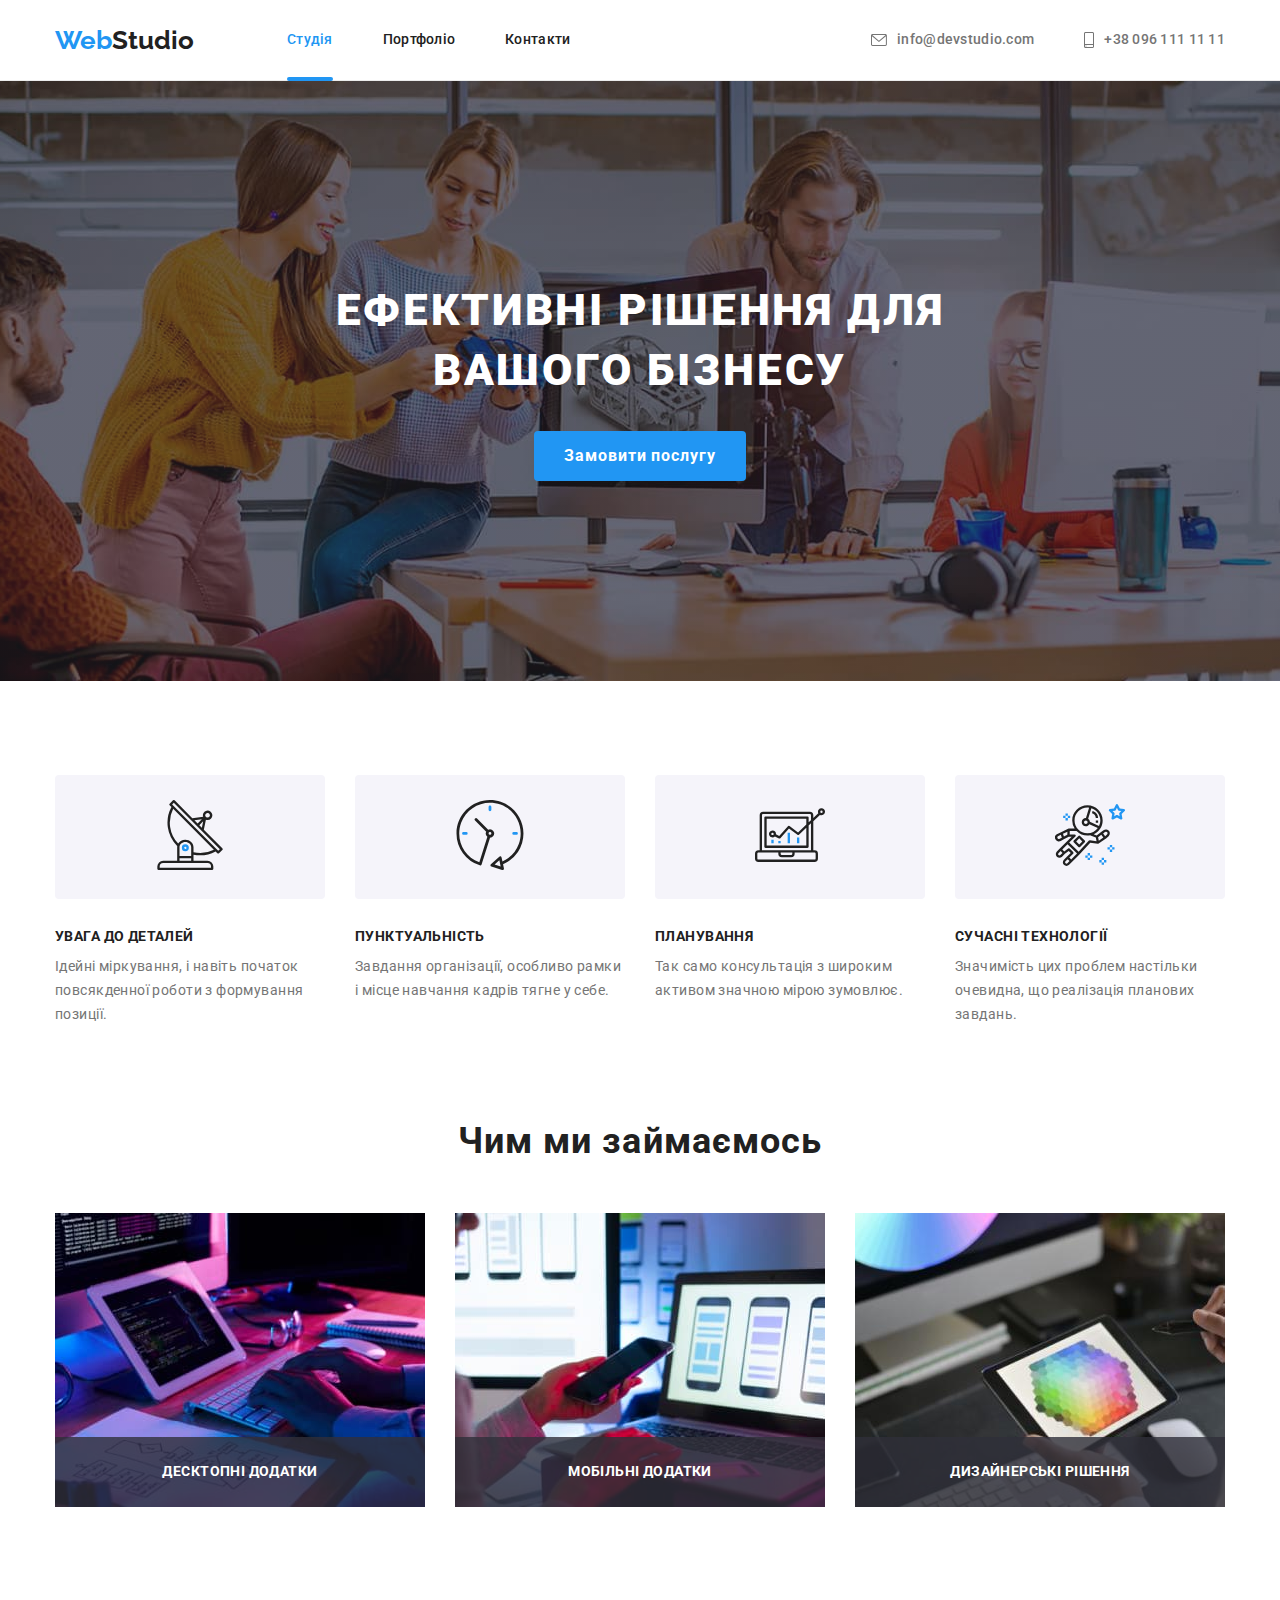
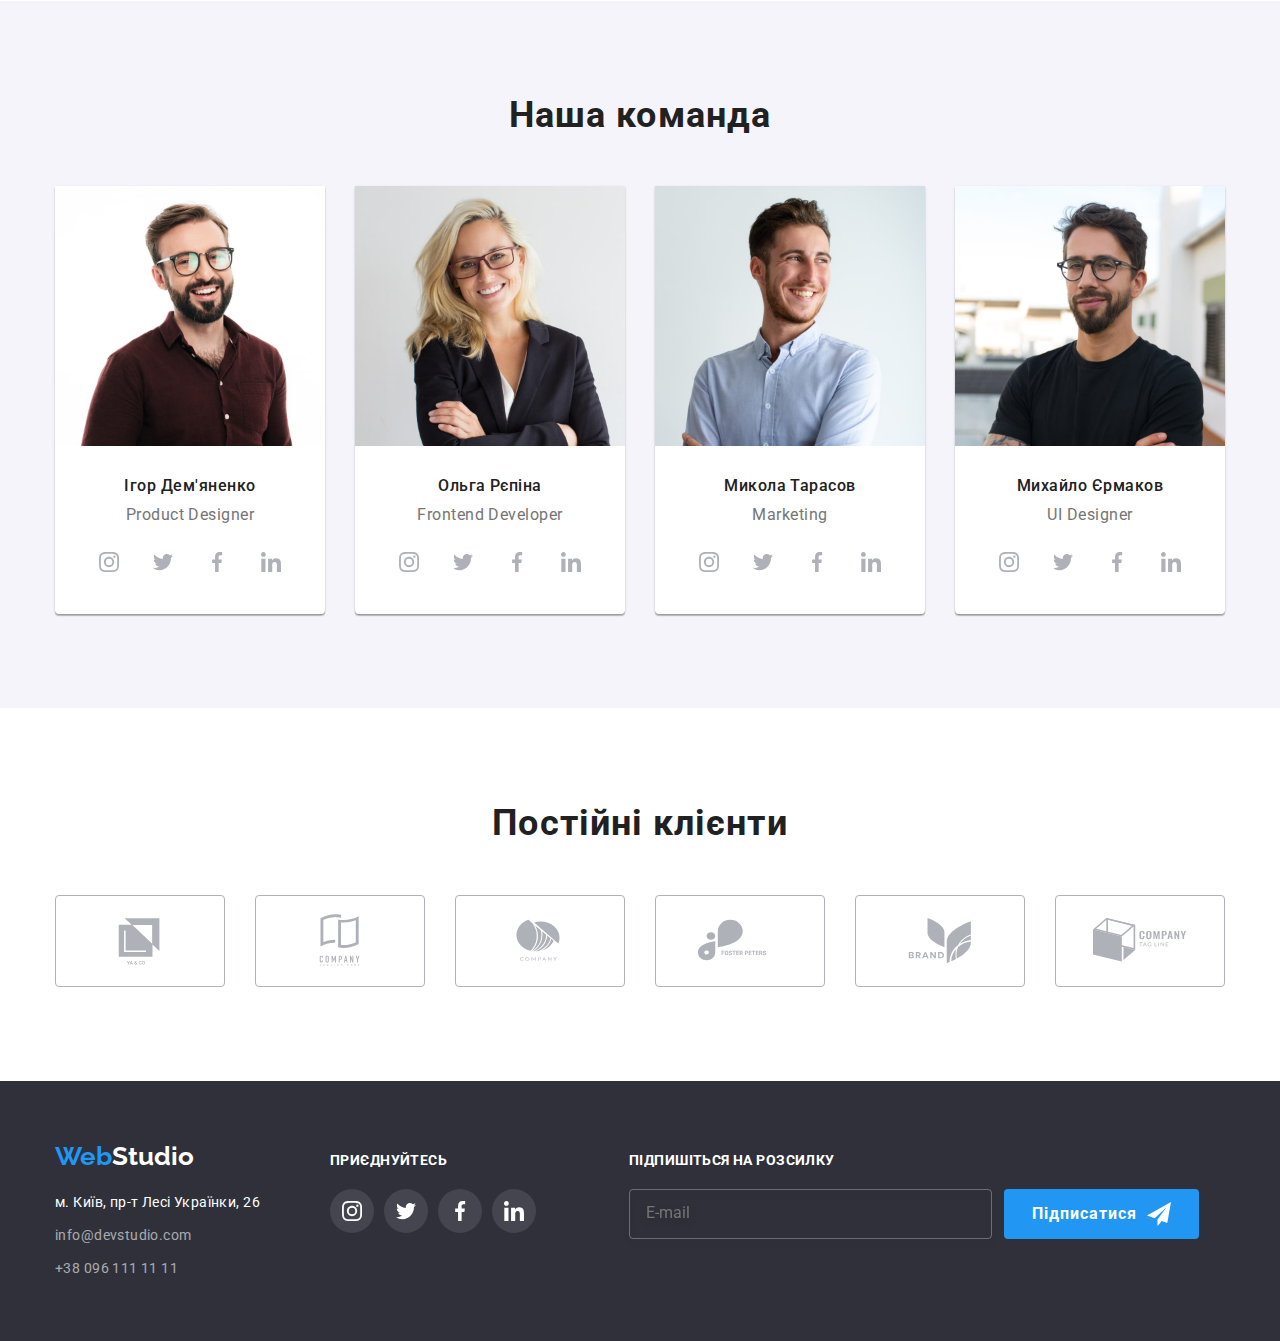
==== index.html @ c1dd99dd "begining" ====
<!DOCTYPE html>
<html lang="uk">
<head>
    <meta charset='utf-8'>
    <meta http-equiv='X-UA-Compatible' content='IE=edge'>
    <meta name='viewport' content='width=device-width, initial-scale=1'>
    <link rel="preconnect" href="https://fonts.googleapis.com">
    <link rel="preconnect" href="https://fonts.gstatic.com" crossorigin>
    <link href="https://fonts.googleapis.com/css2?family=Raleway:wght@700&family=Roboto:wght@400;500;700;900&display=swap" rel="stylesheet">
    <link rel="stylesheet" href="./css/main.min.css">
    
    <title>WebStudio</title>
</head>
<body>
    <header class="header">
        <div class="container header__container">
            <nav class="navigation">
                <a class="logo navigation__logo logo--color-first link" href="./index.html"><span class="logo__first-word">Web</span>Studio</a>
                <ul class="navigation__list list">
                    <li class="navigation__item">
                        <a class="navigation__link link current" href="./index.html">Студія</a>
                    </li>
                    <li class="navigation__item">
                        <a class="navigation__link link" href="./portfolio.html">Портфоліо</a>
                    </li>
                    <li class="navigation__item">
                        <a class="navigation__link link" href="">Контакти</a>
                    </li>
                </ul>
            </nav>
            <ul class="contact list">
                <li class="contact__item">
                    <a class="contact__link link" href="mailto:info@devstudio.com">
                    <svg class="contact__svg" width="16" height="12">
                        <use href="./images/icons.svg#icon-mail"></use>
                    </svg>
                        info@devstudio.com
                    </a>
                </li>
                <li class="contact__item">
                    <a class="contact__link link" href="tel:+380961111111">
                        <svg class="contact__svg" width="10" height="16">
                            <use href="./images/icons.svg#icon-smartphone"></use>
                        </svg>
                        +38 096 111 11 11
                    </a>
                </li>
            </ul>
        </div>
    </header>
    <main>
        <!--hero-->
        <section class="hero">
            <div class="container">
                <h1 class="hero__header">
                    Ефективні рішення для вашого бізнесу
                </h1>
                <button class="main-btn" type="button" name="Order_service" data-modal-open>Замовити послугу</button>
            </div>
        </section>
        <!--features-->
        <section class="feature section">
            <!--hide-->
            <div class="container">
                <h2 class="feature__header visible-none">Особливості</h2>
                <ul class="min-gallery list">
                    <li class="min-gallery__item">
                        <div class="min-gallery__svg-container">
                            <svg class="min-gallerye__svg" width="70" height="70">
                                <use href="./images/icons.svg#icon-antenna"></use>
                            </svg>
                        </div>
                        <h3 class="min-gallery__header">Увага до деталей</h3>
                        <p class="min-gallery__description">
                            Ідейні міркування, і навіть початок повсякденної роботи з формування позиції.
                        </p>
                    </li>
                    <li class="min-gallery__item">
                        <div class="min-gallery__svg-container">
                            <svg class="min-gallery__svg" width="70" height="70">
                                <use href="./images/icons.svg#icon-clock"></use>
                            </svg>
                        </div>
                        <h3 class="min-gallery__header">Пунктуальність</h3>
                        <p class="min-gallery__description">
                            Завдання організації, особливо рамки і місце навчання кадрів тягне у себе.
                        </p>
                    </li>
                    <li class="min-gallery__item">
                        <div class="min-gallery__svg-container">
                            <svg class="min-gallery__svg" width="70" height="70">
                                <use href="./images/icons.svg#icon-diagram"></use>
                            </svg>
                        </div>
                        <h3 class="min-gallery__header">Планування</h3>
                        <p class="min-gallery__description">
                            Так само консультація з широким активом значною мірою зумовлює.
                        </p>
                    </li>
                    <li class="min-gallery__item">
                        <div class="min-gallery__svg-container">
                            <svg class="min-gallery__svg" width="70" height="70">
                                <use href="./images/icons.svg#icon-astronaut"></use>
                            </svg>
                        </div>
                        <h3 class="min-gallery__header">Сучасні технології</h3>
                        <p class="min-gallery__description">
                            Значимість цих проблем настільки очевидна, що реалізація планових завдань.
                        </p>
                    </li>
                </ul>
            </div>
        </section>
        <!--What-are-we-doing-->
        <section class="projects">
            <div class="container">
                <h2 class="projects__header">
                    Чим ми займаємось
                </h2>
                <!--Our-projects-->
                <ul class="pictures-list list">
                    <li class="pictures-list__item">
                        <img class="pictures-list__img" src="./images/project1.jpg" alt="progect #1" width="370">
                        
                            <h3 class="pictures-list__header">Десктопні додатки</h3>
                        
                    </li>
                    <li class="pictures-list__item">
                        <img class="pictures-list__img" src="./images/project2.jpg" alt="progect #2" width="370">
                        
                            <h3 class="pictures-list__header">Мобільні додатки</h3>
                        
                    </li>
                    <li class="pictures-list__item">
                        <img class="pictures-list__img" src="./images/project3.jpg" alt="progect #3" width="370">
                        
                            <h3 class="pictures-list__header">Дизайнерські рішення</h3>
                        
                    </li>
                </ul>
                <!--End-our-projects-->
            </div>
        </section>
        <!--Our-team-->
        <section class="team section">
            <div class="container">
                <h2 class="team-header">Наша команда</h2>
                <!--team-cards-->
                <ul class="team-list list">
                    <li class="team-item">
                        <img class="team-item-img" src="./images/employee1.jpg" alt="Молодий чоловік, 30-35 років, з невеликою борідкою в окулярах. Одягнений у коричневу сорочку" width="270">
                        <h3 class="team-item-header">Ігор Дем'яненко</h3>
                        <p class="team-item-description">
                            Product Designer
                        </p>
                        <ul class="social list">
                            <li class="social__item">
                                <a class="social__link link" rel="nofollow noopener noreferrer" target="_blank" href="">
                                    <svg width="20" height="20" class="social__svg" >
                                        <use href="./images/icons.svg#icon-instagram"></use>
                                    </svg>
                                </a>
                            </li>
                            <li class="social__item" >
                                <a class="social__link link" rel="nofollow noopener noreferrer" target="_blank" href="">
                                    <svg width="20" height="20" class="social__svg" >
                                        <use href="./images/icons.svg#icon-twitter"></use>
                                    </svg>
                                </a>
                            </li>
                            <li class="social__item">
                                <a class="social__link link" rel="nofollow noopener noreferrer" target="_blank" href="">
                                    <svg width="20" height="20" class="social__svg">
                                        <use href="./images/icons.svg#icon-facebook"></use>
                                    </svg>
                                </a>
                            </li>
                            <li class="social__item">
                                <a class="social__link link" rel="nofollow noopener noreferrer" target="_blank" href="">
                                    <svg width="20" height="20" class="social__svg">
                                        <use href="./images/icons.svg#icon-linkedin"></use>
                                    </svg>
                                </a>
                            </li>
                        </ul>
                    </li>
                    <li class="team-item">
                        <img class="team-item-img" src="./images/employee2.jpg" alt="Молода жінка, 25 -28 років, блондинка, в окулярах, одягнена в білу кофту, а зверху чорний жакет" width="270">
                        <h3 class="team-item-header">Ольга Рєпіна</h3>
                        <p class="team-item-description">
                            Frontend Developer
                        </p>
                        <ul class="social list">
                            <li class="social__item">
                                <a class="social__link link" rel="nofollow noopener noreferrer" target="_blank" href="">
                                    <svg width="20" height="20" class="social__svg" >
                                        <use href="./images/icons.svg#icon-instagram"></use>
                                    </svg>
                                </a>
                            </li>
                            <li class="social__item" >
                                <a class="social__link link" rel="nofollow noopener noreferrer" target="_blank" href="">
                                    <svg width="20" height="20" class="social__svg" >
                                        <use href="./images/icons.svg#icon-twitter"></use>
                                    </svg>
                                </a>
                            </li>
                            <li class="social__item">
                                <a class="social__link link" rel="nofollow noopener noreferrer" target="_blank" href="">
                                    <svg width="20" height="20" class="social__svg">
                                        <use href="./images/icons.svg#icon-facebook"></use>
                                    </svg>
                                </a>
                            </li>
                            <li class="social__item">
                                <a class="social__link link" rel="nofollow noopener noreferrer" target="_blank" href="">
                                    <svg width="20" height="20" class="social__svg">
                                        <use href="./images/icons.svg#icon-linkedin"></use>
                                    </svg>
                                </a>
                            </li>
                        </ul>
                    </li>
                    <li class="team-item">
                        <img class="team-item-img" src="./images/employee3.jpg" alt="Молодий чоловік, 28-30 років, з невеликою щитиною. Одягнений у сіру сорочку" width="270">
                        <h3 class="team-item-header">Микола Тарасов</h3>
                        <p class="team-item-description">
                            Marketing
                        </p>
                        <ul class="social list">
                            <li class="social__item">
                                <a class="social__link link" rel="nofollow noopener noreferrer" target="_blank" href="">
                                    <svg width="20" height="20" class="social__svg" >
                                        <use href="./images/icons.svg#icon-instagram"></use>
                                    </svg>
                                </a>
                            </li>
                            <li class="social__item" >
                                <a class="social__link link" rel="nofollow noopener noreferrer" target="_blank" href="">
                                    <svg width="20" height="20" class="social__svg" >
                                        <use href="./images/icons.svg#icon-twitter"></use>
                                    </svg>
                                </a>
                            </li>
                            <li class="social__item">
                                <a class="social__link link" rel="nofollow noopener noreferrer" target="_blank" href="">
                                    <svg width="20" height="20" class="social__svg">
                                        <use href="./images/icons.svg#icon-facebook"></use>
                                    </svg>
                                </a>
                            </li>
                            <li class="social__item">
                                <a class="social__link link" rel="nofollow noopener noreferrer" target="_blank" href="">
                                    <svg width="20" height="20" class="social__svg">
                                        <use href="./images/icons.svg#icon-linkedin"></use>
                                    </svg>
                                </a>
                            </li>
                        </ul>
                    </li>
                    <li class="team-item">
                        <img class="team-item-img" src="./images/employee4.jpg" alt="Молодий чоловік, 28-30 років, з невеликою борідкою в окулярах. Одягнений у чорний светр" width="270">
                        <h3 class="team-item-header">Михайло Єрмаков</h3>
                        <p class="team-item-description">
                            UI Designer
                        </p>
                        <ul class="social list">
                            <li class="social__item">
                                <a class="social__link link" rel="nofollow noopener noreferrer" target="_blank" href="">
                                    <svg width="20" height="20" class="social__svg" >
                                        <use href="./images/icons.svg#icon-instagram"></use>
                                    </svg>
                                </a>
                            </li>
                            <li class="social__item" >
                                <a class="social__link link" rel="nofollow noopener noreferrer" target="_blank" href="">
                                    <svg width="20" height="20" class="social__svg" >
                                        <use href="./images/icons.svg#icon-twitter"></use>
                                    </svg>
                                </a>
                            </li>
                            <li class="social__item">
                                <a class="social__link link" rel="nofollow noopener noreferrer" target="_blank" href="">
                                    <svg width="20" height="20" class="social__svg">
                                        <use href="./images/icons.svg#icon-facebook"></use>
                                    </svg>
                                </a>
                            </li>
                            <li class="social__item">
                                <a class="social__link link" rel="nofollow noopener noreferrer" target="_blank" href="">
                                    <svg width="20" height="20" class="social__svg">
                                        <use href="./images/icons.svg#icon-linkedin"></use>
                                    </svg>
                                </a>
                            </li>
                        </ul>
                    </li>
                </ul>
                <!--End-team-cards-->
            </div>
        </section>
        <!--Regular-customers-->
        <section class="customers">
            <div class="container">
                <h2 class="customers-header">
                    Постійні клієнти
                </h2>
                <ul class="customers-list list">
                    <li class="customers-list-item">
                        <a class="customers-list-link link" href="" rel="nofollow noopener noreferrer" target="_blank">
                            <svg class="customers-item-svg" width="106" height="60">
                                <use href="./images/icons.svg#icon-Logo"></use>
                            </svg>
                        </a>
                    </li>
                    <li class="customers-list-item">
                        <a class="customers-list-link link" href="" rel="nofollow noopener noreferrer" target="_blank">
                            <svg class="customers-item-svg" width="106" height="60">
                                <use href="./images/icons.svg#icon-Logo-1"></use>
                            </svg>
                        </a>
                    </li>
                    <li class="customers-list-item">
                        <a class="customers-list-link link" href="" rel="nofollow noopener noreferrer" target="_blank">
                            <svg class="customers-item-svg" width="106" height="60">
                                <use href="./images/icons.svg#icon-Logo-2"></use>
                            </svg>
                        </a>
                    </li>
                    <li class="customers-list-item">
                        <a class="customers-list-link link" href="" rel="nofollow noopener noreferrer" target="_blank">
                            <svg class="customers-item-svg" width="106" height="60">
                                <use href="./images/icons.svg#icon-Logo-3"></use>
                            </svg>
                        </a>
                    </li>
                    <li class="customers-list-item">
                        <a class="customers-list-link link" href="" rel="nofollow noopener noreferrer" target="_blank">
                            <svg class="customers-item-svg" width="106" height="60">
                                <use href="./images/icons.svg#icon-Logo-4"></use>
                            </svg>
                        </a>
                    </li>
                    <li class="customers-list-item">
                        <a class="customers-list-link link" href="" rel="nofollow noopener noreferrer" target="_blank">
                            <svg class="customers-item-svg" width="106" height="60">
                                <use href="./images/icons.svg#icon-Logo-5"></use>
                            </svg>
                        </a>
                    </li>
                </ul>
            </div>
        </section>
    </main>
    <footer class="footer-class">
        <div class="container footer-container">
            <div>
                <a class="logo logo--color-second footer-logo link" href="./index.html"><span class="logo__first-word">Web</span>Studio</a>
                <address class="address-class">
                    <ul class="address-list list">
                        <li class="address-list-item">
                            <a class="address-list-link map-link link" href="https://goo.gl/maps/qrUjEuga3RaHpQzeA" rel="nofollow noopener noreferrer" target="_blank">м. Київ, пр-т Лесі Українки, 26</a>
                        </li>
                        <li class="address-list-item">
                            <a class="address-list-link link" href="mailto:info@devstudio.com">info@devstudio.com</a>
                        </li>
                        <li class="address-list-item">
                            <a class="address-list-link link" href="tel:+380961111111">+38 096 111 11 11</a>
                        </li>
                    </ul>
                </address>
            </div>
            <div class="footer-social-container">
                <p class="footer-social-header">Приєднуйтесь</p>
                <ul class="social list">
                    <li class="social__item">
                        <a class="social__link link footer-social-color" rel="nofollow noopener noreferrer" target="_blank" href="">
                            <svg width="20" height="20" class="social__svg" >
                                <use href="./images/icons.svg#icon-instagram"></use>
                            </svg>
                        </a>
                    </li>
                    <li class="social__item" >
                        <a class="social__link link footer-social-color" rel="nofollow noopener noreferrer" target="_blank" href="">
                            <svg width="20" height="20" class="social__svg" >
                                <use href="./images/icons.svg#icon-twitter"></use>
                            </svg>
                        </a>
                    </li>
                    <li class="social__item">
                        <a class="social__link link footer-social-color" rel="nofollow noopener noreferrer" target="_blank" href="">
                            <svg width="20" height="20" class="social__svg">
                                <use href="./images/icons.svg#icon-facebook"></use>
                            </svg>
                        </a>
                    </li>
                    <li class="social__item">
                        <a class="social__link link footer-social-color" rel="nofollow noopener noreferrer" target="_blank" href="">
                            <svg width="20" height="20" class="social__svg">
                                <use href="./images/icons.svg#icon-linkedin"></use>
                            </svg>
                        </a>
                    </li>
                </ul>
            </div>
            <div class="subscribe-container">
                <p class="subscribe-header">Підпишіться на розсилку</p>
                <form class="subscribe-form" id="subscribe_form" method="post" action="#" enctype="multipart/form-data">
                    <input class="subscribe-mail" type="email" id="subscriber_mail" name="subscriber_mail" placeholder="E-mail" required>
                    <button class="subscribe-btn main-btn" type="submit" name="subscribe_btn" value="subscribe">
                        Підписатися
                        <svg class="subscribe-svg" width="24" height="24">
                            <use href="./images/icons.svg#icon-send"></use>
                        </svg>
                    </button>
                </form>
            </div>
        </div>
    </footer>
    <!-- --------------------modal-form------------------------------------- -->
    <div class="backdrop is-hidden" data-modal>
        <div class="modal-window" data-modal-window>
            <button class="modal-close-btn" data-modal-close>
                <svg class="close-btn-svg" width="11" height="11">
                    <use href="./images/icons.svg#icon-close"></use>
                </svg>
            </button>
            <p class="form-header">Залиште свої дані, ми вам передзвонимо</p>
            <form method="post" action="#" enctype="multipart/form-data">
                <ul class="modal-form-list list">
                    <li class="modal-form-list-item">
                        <label class="form-item-label" for="user_name">Ім'я</label>
                        <div class="form-item-wrap">
                            <svg class="form-item-svg" width="18" height="18">
                                <use href="./images/icons.svg#icon-person"></use>
                            </svg>
                            <input class="form-item-input" type="text" id="user_name" name="user_name" required>
                        </div>
                    </li>
                    <li class="modal-form-list-item">
                        <label class="form-item-label" for="phone" >Телефон</label>
                        <div class="form-item-wrap">
                            <svg class="form-item-svg" width="18" height="18">
                                <use href="./images/icons.svg#icon-phone"></use>
                            </svg>
                            <input class="form-item-input" type="tel" id="phone" name="phone" required pattern="((\+)\d{12})|(\d{10})">
                        </div>
                    </li>
                    <li class="modal-form-list-item">
                        <label class="form-item-label" for="mail">Пошта</label>
                        <div class="form-item-wrap">
                            <svg class="form-item-svg" width="18" height="18">
                                <use href="./images/icons.svg#icon-email"></use>
                            </svg>
                            <input class="form-item-input" type="email" id="mail" name="mail" required>
                        </div>
                    </li>
                    <li class="modal-form-list-item">
                        <label class="form-item-label" for="coment">Коментар</label>
                        <div class="form-item-wrap item-coment-wrap">
                            <textarea class="form-item-input form-item-coment" id="coment" name="coment" placeholder="Введіть текст"></textarea>
                        </div>
                    </li>
                    <li class="modal-form-list-item">
                        <input class="modal-item-agreement" type="checkbox" id="agreement_check" name="agreement_check" required>
                        <label class="agreement-check-label" for="agreement_check">
                            <span class="checkbox-imitation">
                                <svg class="checkbox-check-icon" width="11" height="8">
                                    <use href="./images/icons.svg#icon-check"></use>
                            </svg>
                            </span>    
                            Погоджуюся з розсилкою та приймаю
                            <a class="form-agreement-link link underlining" href=""> Умови договору</a>
                        </label>
                    </li>
                    <li class="modal-form-list-item">
                        <input class="main-btn modal-submit-btn" type="submit" id="submit_btn" name="submit_btn" value="Відправити">
                    </li>
                </ul>
            </form>
        </div>
    </div>
    <script src="./js/modal.js"></script>
</body>
</html>
---- css/main.min.css ----
/*! modern-normalize v1.1.0 | MIT License | https://github.com/sindresorhus/modern-normalize */*,::before,::after{-webkit-box-sizing:border-box;box-sizing:border-box}html{line-height:1.15;-webkit-text-size-adjust:100%;-moz-tab-size:4;-o-tab-size:4;tab-size:4}body{margin:0;font-family:system-ui,-apple-system,"Segoe UI",Roboto,Helvetica,Arial,sans-serif,"Apple Color Emoji","Segoe UI Emoji"}hr{height:0;color:inherit}abbr[title]{-webkit-text-decoration:underline dotted;text-decoration:underline dotted}b,strong{font-weight:bolder}code,kbd,samp,pre{font-family:ui-monospace,SFMono-Regular,Consolas,"Liberation Mono",Menlo,monospace;font-size:1em}small{font-size:80%}sub,sup{font-size:75%;line-height:0;position:relative;vertical-align:baseline}sub{bottom:-0.25em}sup{top:-0.5em}table{text-indent:0;border-color:inherit}button,input,optgroup,select,textarea{font-family:inherit;font-size:100%;line-height:1.15;margin:0}button,select{text-transform:none}button,[type=button],[type=reset],[type=submit]{-webkit-appearance:button}::-moz-focus-inner{border-style:none;padding:0}:-moz-focusring{outline:1px dotted ButtonText}:-moz-ui-invalid{box-shadow:none}legend{padding:0}progress{vertical-align:baseline}::-webkit-inner-spin-button,::-webkit-outer-spin-button{height:auto}[type=search]{-webkit-appearance:textfield;outline-offset:-2px}::-webkit-search-decoration{-webkit-appearance:none}::-webkit-file-upload-button{-webkit-appearance:button;font:inherit}summary{display:list-item}:root{--main-text-color: #212121;--secondery-text-color: #FFFFFF;--main-leter-spacing: 0.03em;--main-active-color: #2196F3;--main-right-margin: 30px;--main-duration-time: 250ms;--main-delay-time: 0}body{font-family:"Roboto",sans-serif;color:var(--main-text-color)}.list{list-style-type:none;margin-top:0;margin-bottom:0;margin-left:0;margin-right:0;padding-left:0}.link{text-decoration:none;cursor:pointer}.visible-none{position:absolute;white-space:nowrap;width:1px;height:1px;overflow:hidden;border:0;padding:0;clip:rect(0 0 0 0);-webkit-clip-path:inset(50%);clip-path:inset(50%);margin:-1px}.is-hidden{opacity:0;visibility:hidden;pointer-events:none}.container{width:1200px;padding-top:0;padding-bottom:0;padding-left:15px;padding-right:15px;margin-top:0;margin-bottom:0;margin-left:auto;margin-right:auto}.header{border-bottom:1px solid #ececec}.header__container{display:-webkit-box;display:-ms-flexbox;display:flex}.navigation{display:-webkit-box;display:-ms-flexbox;display:flex;-webkit-box-align:center;-ms-flex-align:center;align-items:center}.logo{font-family:"Raleway",sans-serif;font-weight:700;font-size:26px;line-height:1.17}.logo__first-word{color:var(--main-active-color)}.logo--color-first{color:var(--main-text-color)}.logo--color-second{color:var(--secondery-text-color)}.navigation__logo{margin-right:93px}.navigation__list{display:-webkit-box;display:-ms-flexbox;display:flex}.navigation__item:not(:last-child){margin-right:50px}.navigation__link{position:relative;display:block;padding-top:32px;padding-bottom:32px;font-weight:500;font-size:14px;line-height:1.14;letter-spacing:.02em;color:var(--main-text-color);-webkit-transition-property:color;transition-property:color;-webkit-transition-duration:var(--main-duration-time);transition-duration:var(--main-duration-time);-webkit-transition-timing-function:cubic-bezier(0.4, 0, 0.2, 1);transition-timing-function:cubic-bezier(0.4, 0, 0.2, 1);-webkit-transition-delay:var(--main-delay-time);transition-delay:var(--main-delay-time)}.navigation__link:hover,.navigation__link:focus{color:var(--main-active-color)}.current{color:var(--main-active-color)}.current::after{content:"";position:absolute;display:block;width:100%;height:4px;bottom:-1px;left:0;background-color:var(--main-active-color);border:none;border-radius:2px}.contact{display:-webkit-box;display:-ms-flexbox;display:flex;margin-left:auto}.contact__item+.contact__item{margin-left:50px}.contact__link{padding-top:32px;padding-bottom:32px;display:-webkit-box;display:-ms-flexbox;display:flex;-webkit-box-align:center;-ms-flex-align:center;align-items:center;font-weight:500;font-size:14px;line-height:1.14;letter-spacing:.02em;color:#757575;-webkit-transition-property:color;transition-property:color;-webkit-transition-duration:var(--main-duration-time);transition-duration:var(--main-duration-time);-webkit-transition-timing-function:cubic-bezier(0.4, 0, 0.2, 1);transition-timing-function:cubic-bezier(0.4, 0, 0.2, 1);-webkit-transition-delay:var(--main-delay-time);transition-delay:var(--main-delay-time)}.contact__link:hover,.contact__link:focus{color:var(--main-active-color)}.contact__svg{margin-right:10px;fill:currentColor}.section{padding-top:94px;padding-bottom:94px}.hero{background-color:#2f303a;background-image:-webkit-gradient(linear, left top, left bottom, from(rgba(47, 48, 58, 0.4)), to(rgba(47, 48, 58, 0.4))),url("../images/hero-background.jpg");background-image:linear-gradient(rgba(47, 48, 58, 0.4), rgba(47, 48, 58, 0.4)),url("../images/hero-background.jpg");background-position:center;background-repeat:no-repeat;text-align:center;padding-top:200px;padding-bottom:200px;margin-left:auto;margin-right:auto;max-width:1600px}.hero__header{margin-left:auto;margin-right:auto;margin-top:0;margin-bottom:30px;width:696px;font-weight:900;font-size:44px;line-height:1.36;letter-spacing:.06em;text-transform:uppercase;color:var(--secondery-text-color)}.main-btn{min-height:50px;padding:10px 30px;border-radius:4px;border-color:rgba(0,0,0,0);border:none;cursor:pointer;font-family:inherit;font-weight:700;font-size:16px;line-height:1.88;letter-spacing:.06em;color:var(--secondery-text-color);background-color:var(--main-active-color);-webkit-transition-property:background-color;transition-property:background-color;-webkit-transition-duration:var(--main-duration-time);transition-duration:var(--main-duration-time);-webkit-transition-timing-function:cubic-bezier(0.4, 0, 0.2, 1);transition-timing-function:cubic-bezier(0.4, 0, 0.2, 1);-webkit-transition-delay:var(--main-delay-time);transition-delay:var(--main-delay-time)}.main-btn:hover,.main-btn:focus{background-color:#188ce8}.min-gallery{display:-webkit-box;display:-ms-flexbox;display:flex}.min-gallery__item:not(:last-child){margin-right:var(--main-right-margin)}.min-gallery__svg-container{padding-top:25px;padding-bottom:25px;padding-left:100px;padding-right:100px;margin-bottom:30px;border-radius:4px;background-color:#f5f4fa}.min-gallery__header{margin-top:0;margin-bottom:10px;font-weight:700;font-size:14px;line-height:1.14;letter-spacing:var(--main-leter-spacing);text-transform:uppercase}.min-gallery__description{margin:0;font-size:14px;line-height:1.71;letter-spacing:var(--main-leter-spacing);color:#757575}.projects{padding-bottom:94px}.projects__header{margin-top:0;margin-bottom:50px;font-weight:700;font-size:36px;line-height:1.16;text-align:center;letter-spacing:var(--main-leter-spacing)}.pictures-list{display:-webkit-box;display:-ms-flexbox;display:flex}.pictures-list__item{width:370px;position:relative}.pictures-list__item:not(:last-child){margin-right:var(--main-right-margin)}.pictures-list__img{display:block;width:100%;height:auto}.pictures-list__header{margin-top:0;margin-bottom:0;width:100%;height:70px;display:-webkit-box;display:-ms-flexbox;display:flex;-webkit-box-align:center;-ms-flex-align:center;align-items:center;-webkit-box-pack:center;-ms-flex-pack:center;justify-content:center;position:absolute;bottom:0;font-weight:700;font-size:14px;line-height:1.14;text-align:center;letter-spacing:var(--main-leter-spacing);text-transform:uppercase;color:var(--secondery-text-color);background-color:rgba(47,48,58,.8)}.team{background-color:#f5f4fa}.team-header{margin-top:0;margin-bottom:50px;font-weight:700;font-size:36px;line-height:1.16;text-align:center;letter-spacing:var(--main-leter-spacing)}.team-list{display:-webkit-box;display:-ms-flexbox;display:flex;-ms-flex-wrap:wrap;flex-wrap:wrap;-webkit-box-pack:justify;-ms-flex-pack:justify;justify-content:space-between}.team-item{width:270px;border-radius:0 0 4px 4px;background-color:#fff;-webkit-box-shadow:0px 1px 3px rgba(0,0,0,.12),0px 1px 1px rgba(0,0,0,.14),0px 2px 1px rgba(0,0,0,.2);box-shadow:0px 1px 3px rgba(0,0,0,.12),0px 1px 1px rgba(0,0,0,.14),0px 2px 1px rgba(0,0,0,.2);text-align:center}.team-item:not(:nth-child(4n)){margin-right:var(--main-right-margin)}.team-item-img{display:block;width:100%;height:auto}.team-item-header{margin-top:0;margin-bottom:10px;padding-top:30px;font-weight:500;font-size:16px;line-height:1.19;letter-spacing:var(--main-leter-spacing)}.team-item-description{margin-top:0;margin-bottom:16px;font-size:16px;line-height:1.19;letter-spacing:var(--main-leter-spacing);color:#757575}.social{padding-bottom:30px;display:-webkit-box;display:-ms-flexbox;display:flex;-webkit-box-pack:center;-ms-flex-pack:center;justify-content:center}.social__item:not(:last-child){margin-right:10px}.social__link{width:44px;height:44px;border-radius:50%;display:-webkit-box;display:-ms-flexbox;display:flex;-webkit-box-align:center;-ms-flex-align:center;align-items:center;-webkit-box-pack:center;-ms-flex-pack:center;justify-content:center;background-color:inherit;color:#afb1b8;-webkit-transition-property:background-color,color;transition-property:background-color,color;-webkit-transition-duration:var(--main-duration-time);transition-duration:var(--main-duration-time);-webkit-transition-timing-function:cubic-bezier(0.4, 0, 0.2, 1);transition-timing-function:cubic-bezier(0.4, 0, 0.2, 1);-webkit-transition-delay:var(--main-delay-time);transition-delay:var(--main-delay-time)}.social__link:hover,.social__link:focus{color:var(--secondery-text-color);background-color:var(--main-active-color)}.social__svg{fill:currentColor}.customers{padding-top:94px;padding-bottom:94px;text-align:center}.customers-header{margin-top:0;margin-bottom:50px;font-weight:700;font-size:36px;line-height:1.17;letter-spacing:var(--main-leter-spacing);color:var(--main-text-color)}.customers-list{display:-webkit-box;display:-ms-flexbox;display:flex}.customers-list-item{width:170px;height:92px}.customers-list-item:not(:last-child){margin-right:30px}.customers-list-link{width:100%;height:100%;display:-webkit-box;display:-ms-flexbox;display:flex;-webkit-box-align:center;-ms-flex-align:center;align-items:center;-webkit-box-pack:center;-ms-flex-pack:center;justify-content:center;border:1px solid #afb1b8;border-radius:4px;color:#afb1b8;-webkit-transition-property:border-color,color;transition-property:border-color,color;-webkit-transition-duration:var(--main-duration-time);transition-duration:var(--main-duration-time);-webkit-transition-timing-function:cubic-bezier(0.4, 0, 0.2, 1);transition-timing-function:cubic-bezier(0.4, 0, 0.2, 1);-webkit-transition-delay:var(--main-delay-time);transition-delay:var(--main-delay-time)}.customers-list-link:hover,.customers-list-link:focus{border-color:var(--main-active-color);color:var(--main-active-color)}.customers-item-svg{fill:currentColor}.filters{display:-webkit-box;display:-ms-flexbox;display:flex;-webkit-box-pack:center;-ms-flex-pack:center;justify-content:center;margin-left:0}.filter-item:not(:last-child){margin-right:8px}.filter-btn{padding:6px 22px;border-radius:4px;border-color:rgba(0,0,0,0);cursor:pointer;font-family:inherit;font-weight:500;font-size:16px;line-height:1.62;letter-spacing:var(--main-leter-spacing);background-color:#f5f4fa;border:none;-webkit-transition-property:background-color,color,-webkit-box-shadow;transition-property:background-color,color,-webkit-box-shadow;transition-property:background-color,color,box-shadow;transition-property:background-color,color,box-shadow,-webkit-box-shadow;-webkit-transition-duration:var(--main-duration-time);transition-duration:var(--main-duration-time);-webkit-transition-timing-function:cubic-bezier(0.4, 0, 0.2, 1);transition-timing-function:cubic-bezier(0.4, 0, 0.2, 1);-webkit-transition-delay:var(--main-delay-time);transition-delay:var(--main-delay-time)}.filter-btn:hover,.filter-btn:focus{color:var(--secondery-text-color);background-color:var(--main-active-color);-webkit-box-shadow:0px 3px 1px rgba(0,0,0,.1),0px 1px 2px rgba(0,0,0,.08),0px 2px 2px rgba(0,0,0,.12);box-shadow:0px 3px 1px rgba(0,0,0,.1),0px 1px 2px rgba(0,0,0,.08),0px 2px 2px rgba(0,0,0,.12)}.gallery-filters{margin-bottom:50px}.gallery{display:-webkit-box;display:-ms-flexbox;display:flex;-ms-flex-wrap:wrap;flex-wrap:wrap}.gallery-item{width:370px}.gallery-item:not(:nth-child(3n)){margin-right:var(--main-right-margin)}.gallery-item:not(:nth-last-child(-n+3)){margin-bottom:30px}.gallery-link{-webkit-transition-property:-webkit-box-shadow;transition-property:-webkit-box-shadow;transition-property:box-shadow;transition-property:box-shadow, -webkit-box-shadow;-webkit-transition-duration:var(--main-duration-time);transition-duration:var(--main-duration-time);-webkit-transition-timing-function:cubic-bezier(0.4, 0, 0.2, 1);transition-timing-function:cubic-bezier(0.4, 0, 0.2, 1);-webkit-transition-delay:var(--main-delay-time);transition-delay:var(--main-delay-time)}.gallery-link:hover{display:block;-webkit-box-shadow:0px 3px 1px rgba(0,0,0,.1),0px 1px 2px rgba(0,0,0,.08),0px 2px 2px rgba(0,0,0,.12);box-shadow:0px 3px 1px rgba(0,0,0,.1),0px 1px 2px rgba(0,0,0,.08),0px 2px 2px rgba(0,0,0,.12)}.gallery-img{display:block;width:100%;height:auto}.gallery-img-wrap{position:relative;overflow:hidden}.gallery-short-description{position:absolute;top:0;left:0;margin-top:0;margin-bottom:0;padding-top:60px;padding-bottom:60px;padding-left:24px;padding-right:24px;height:100%;overflow-y:auto;font-size:18px;line-height:1.56;letter-spacing:var(--main-leter-spacing);color:var(--secondery-text-color);background-color:rgba(33,150,243,.9);-webkit-transform:translateY(101%);transform:translateY(101%);-webkit-transition:var(--main-duration-time);transition:var(--main-duration-time);-webkit-transition-property:-webkit-transform;transition-property:-webkit-transform;transition-property:transform;transition-property:transform, -webkit-transform;-webkit-transition-timing-function:cubic-bezier(0.4, 0, 0.2, 1);transition-timing-function:cubic-bezier(0.4, 0, 0.2, 1)}.gallery-link:hover .gallery-short-description{-webkit-transform:translateY(0);transform:translateY(0)}.gallery-link:focus .gallery-short-description{-webkit-transform:translateY(0);transform:translateY(0)}.gallery-title{margin-top:0;margin-bottom:4px;margin-left:0;margin-right:0;font-weight:700;font-size:18px;line-height:2;letter-spacing:.06em;color:var(--main-text-color)}.gallery-type{margin-top:0;margin-bottom:0;margin-left:0;margin-right:0;font-size:16px;line-height:1.88;letter-spacing:var(--main-leter-spacing);color:#757575}.gallery-item-textbox{padding-top:20px;padding-bottom:20px;padding-left:24px;padding-right:24px;border-color:#eee;border-style:solid;border-width:1px;border-top:none}.footer-class{padding-top:60px;padding-bottom:60px;background-color:#2f303a}.address-list-item:not(:last-child){margin-bottom:9px}.address-list-link{font-style:normal;font-size:14px;line-height:1.71;letter-spacing:var(--main-leter-spacing);color:rgba(255,255,255,.6);-webkit-transition-property:color;transition-property:color;-webkit-transition-duration:var(--main-duration-time);transition-duration:var(--main-duration-time);-webkit-transition-timing-function:cubic-bezier(0.4, 0, 0.2, 1);transition-timing-function:cubic-bezier(0.4, 0, 0.2, 1);-webkit-transition-delay:var(--main-delay-time);transition-delay:var(--main-delay-time)}.address-list-link:hover,.address-list-link:focus{color:var(--main-active-color)}.map-link{color:var(--secondery-text-color)}.footer-logo{margin-right:0;margin-bottom:20px;display:block}.footer-container{display:-webkit-box;display:-ms-flexbox;display:flex}.footer-social-container{margin-left:70px;padding-top:12px}.footer-social-header{margin-top:0;margin-bottom:20px;font-weight:700;font-size:14px;line-height:1.14;letter-spacing:var(--main-leter-spacing);text-transform:uppercase;color:var(--secondery-text-color)}.footer-social-color{color:var(--secondery-text-color);background-color:rgba(255,255,255,.1)}.subscribe-container{margin-left:93px;padding-top:12px;min-width:570px}.subscribe-header{margin-top:0;margin-bottom:20px;font-weight:700;font-size:14px;line-height:1.14;letter-spacing:var(--main-leter-spacing);text-transform:uppercase;color:var(--secondery-text-color)}.subscribe-form{display:-webkit-box;display:-ms-flexbox;display:flex}.subscribe-mail{width:100%;padding-left:16px;background-color:inherit;border:1px solid rgba(255,255,255,.3);-webkit-filter:drop-shadow(0px 4px 4px rgba(0, 0, 0, 0.15));filter:drop-shadow(0px 4px 4px rgba(0, 0, 0, 0.15));border-radius:4px;color:var(--secondery-text-color)}.subscribe-btn{margin-left:12px;padding-top:10px;padding-bottom:10px;padding-left:28px;padding-right:28px;display:-webkit-box;display:-ms-flexbox;display:flex;-webkit-box-align:center;-ms-flex-align:center;align-items:center;font-weight:700;font-size:16px;line-height:1.88;text-align:center;letter-spacing:.06em;color:var(--secondery-text-color)}.subscribe-svg{fill:currentColor;margin-left:10px}.backdrop{position:fixed;top:0;width:100%;height:100%;background:rgba(0,0,0,.2);-webkit-transform:scale(100%, 100%);transform:scale(100%, 100%);-webkit-transition-property:opacity,visibility;transition-property:opacity,visibility;-webkit-transition-duration:var(--main-duration-time);transition-duration:var(--main-duration-time);-webkit-transition-timing-function:cubic-bezier(0.4, 0, 0.2, 1);transition-timing-function:cubic-bezier(0.4, 0, 0.2, 1);-webkit-transition-delay:var(--main-delay-time);transition-delay:var(--main-delay-time)}.modal-window{position:absolute;top:50%;left:50%;-webkit-transform:translate(-50%, -50%) scale(100%, 100%);transform:translate(-50%, -50%) scale(100%, 100%);-webkit-transition-property:opacity,visibility,-webkit-transform;transition-property:opacity,visibility,-webkit-transform;transition-property:opacity,visibility,transform;transition-property:opacity,visibility,transform,-webkit-transform;-webkit-transition-duration:var(--main-duration-time);transition-duration:var(--main-duration-time);-webkit-transition-timing-function:cubic-bezier(0.4, 0, 0.2, 1);transition-timing-function:cubic-bezier(0.4, 0, 0.2, 1);-webkit-transition-delay:var(--main-delay-time);transition-delay:var(--main-delay-time);width:528px;height:581px;padding-top:40px;padding-bottom:40px;padding-left:40px;padding-right:40px;font-size:12px;line-height:1.17;letter-spacing:.01em;color:#757575;background-color:#fff;-webkit-box-shadow:0px 1px 3px rgba(0,0,0,.12),0px 1px 1px rgba(0,0,0,.14),0px 2px 1px rgba(0,0,0,.2);box-shadow:0px 1px 3px rgba(0,0,0,.12),0px 1px 1px rgba(0,0,0,.14),0px 2px 1px rgba(0,0,0,.2);border-radius:4px}.backdrop.is-hidden .modal-window{-webkit-transform:translate(-50%, -50%) scale(0, 0) skewY(-90deg);transform:translate(-50%, -50%) scale(0, 0) skewY(-90deg);-webkit-transition-property:opacity,visibility,-webkit-transform;transition-property:opacity,visibility,-webkit-transform;transition-property:opacity,visibility,transform;transition-property:opacity,visibility,transform,-webkit-transform;-webkit-transition-duration:var(--main-duration-time);transition-duration:var(--main-duration-time);-webkit-transition-timing-function:cubic-bezier(0.4, 0, 0.2, 1);transition-timing-function:cubic-bezier(0.4, 0, 0.2, 1);-webkit-transition-delay:var(--main-delay-time);transition-delay:var(--main-delay-time)}.modal-close-btn{display:-webkit-box;display:-ms-flexbox;display:flex;position:absolute;top:8px;right:8px;width:30px;height:30px;border:1px solid rgba(0,0,0,.1);border-radius:50%;-webkit-box-align:center;-ms-flex-align:center;align-items:center;-webkit-box-pack:center;-ms-flex-pack:center;justify-content:center;color:inherit;background-color:inherit;cursor:pointer;-webkit-transition-property:color;transition-property:color;-webkit-transition-duration:var(--main-duration-time);transition-duration:var(--main-duration-time);-webkit-transition-timing-function:cubic-bezier(0.4, 0, 0.2, 1);transition-timing-function:cubic-bezier(0.4, 0, 0.2, 1);-webkit-transition-delay:var(--main-delay-time);transition-delay:var(--main-delay-time)}.modal-close-btn:hover,.modal-close-btn:focus{color:var(--main-active-color)}.close-btn-svg{fill:currentColor}.form-header{margin-top:0;margin-bottom:12px;margin-left:auto;margin-right:auto;font-weight:700;font-size:20px;line-height:1.15;text-align:center;letter-spacing:var(--main-leter-spacing);color:var(--main-text-color)}.modal-form-list-item{margin-bottom:10px;width:100%}.modal-form-list-item:nth-last-child(3){margin-bottom:20px}.modal-form-list-item:nth-last-child(2){margin-bottom:30px;position:relative;display:-webkit-box;display:-ms-flexbox;display:flex;-webkit-box-pack:center;-ms-flex-pack:center;justify-content:center;font-weight:400;font-size:14px;line-height:1.71;letter-spacing:var(--main-leter-spacing)}.modal-form-list-item:last-child{margin-bottom:0}.form-item-label{display:block;margin-bottom:4px}.form-item-wrap{display:-webkit-box;display:-ms-flexbox;display:flex;-webkit-box-align:center;-ms-flex-align:center;align-items:center;padding-top:10px;padding-bottom:10px;padding-left:12px;padding-right:12px;width:inherit;color:#000;border:1px solid rgba(33,33,33,.2);border-radius:4px;-webkit-transition-property:color,border-color;transition-property:color,border-color;-webkit-transition-duration:var(--main-duration-time);transition-duration:var(--main-duration-time);-webkit-transition-timing-function:cubic-bezier(0.4, 0, 0.2, 1);transition-timing-function:cubic-bezier(0.4, 0, 0.2, 1);-webkit-transition-delay:var(--main-delay-time);transition-delay:var(--main-delay-time)}.form-item-wrap:hover,.form-item-wrap:focus-within{color:var(--main-active-color);border-color:var(--main-active-color);cursor:pointer}.item-coment-wrap{padding-top:12px;padding-bottom:12px;padding-left:16px;padding-right:16px;height:120px}.form-item-svg{margin-right:12px;fill:currentColor}.form-item-input{width:100%;height:100%;border:none}.form-item-input:focus{outline:none;outline-offset:0}.form-item-input-focus{color:var(--main-active-color);border-color:var(--main-active-color)}.form-item-coment{resize:none}.modal-item-agreement{margin-right:7px;opacity:0}.checkbox-imitation{color:rgba(0,0,0,0);position:absolute;top:50%;left:0;-webkit-transform:translate(15px, -50%);transform:translate(15px, -50%);display:-webkit-box;display:-ms-flexbox;display:flex;margin-right:7px;-webkit-box-align:center;-ms-flex-align:center;align-items:center;-webkit-box-pack:center;-ms-flex-pack:center;justify-content:center;width:16px;height:15px;font-size:11px;border:2px solid #212121;border-radius:2px;-webkit-transition-property:color,border-color;transition-property:color,border-color;-webkit-transition-duration:var(--main-duration-time);transition-duration:var(--main-duration-time);-webkit-transition-timing-function:cubic-bezier(0.4, 0, 0.2, 1);transition-timing-function:cubic-bezier(0.4, 0, 0.2, 1);-webkit-transition-delay:var(--main-delay-time);transition-delay:var(--main-delay-time)}.modal-item-agreement:checked+.agreement-check-label>.checkbox-imitation{border:rgba(0,0,0,0);color:#fff;background-color:var(--main-active-color)}.modal-item-agreement:focus+.agreement-check-label>.checkbox-imitation,.modal-item-agreement:hover+.agreement-check-label>.checkbox-imitation{border-color:var(--main-active-color)}.checkbox-check-icon{fill:currentColor}.agreement-check-label{display:-webkit-box;display:-ms-flexbox;display:flex;-webkit-box-align:center;-ms-flex-align:center;align-items:center}.form-agreement-link{color:var(--main-active-color);margin-left:5px;padding-left:.2em}.underlining{background-image:-webkit-gradient(linear, left top, right top, color-stop(100%, var(--main-active-color)), color-stop(50%, transparent));background-image:linear-gradient(to right, var(--main-active-color) 100%, transparent 50%);background-position:0 1.25em;background-repeat:repeat-x;background-size:1px 1px}.modal-submit-btn{display:block;margin-left:auto;margin-right:auto;padding:10px 52px;-webkit-box-shadow:0px 4px 4px rgba(0,0,0,.15);box-shadow:0px 4px 4px rgba(0,0,0,.15)}/*# sourceMappingURL=main.min.css.map */
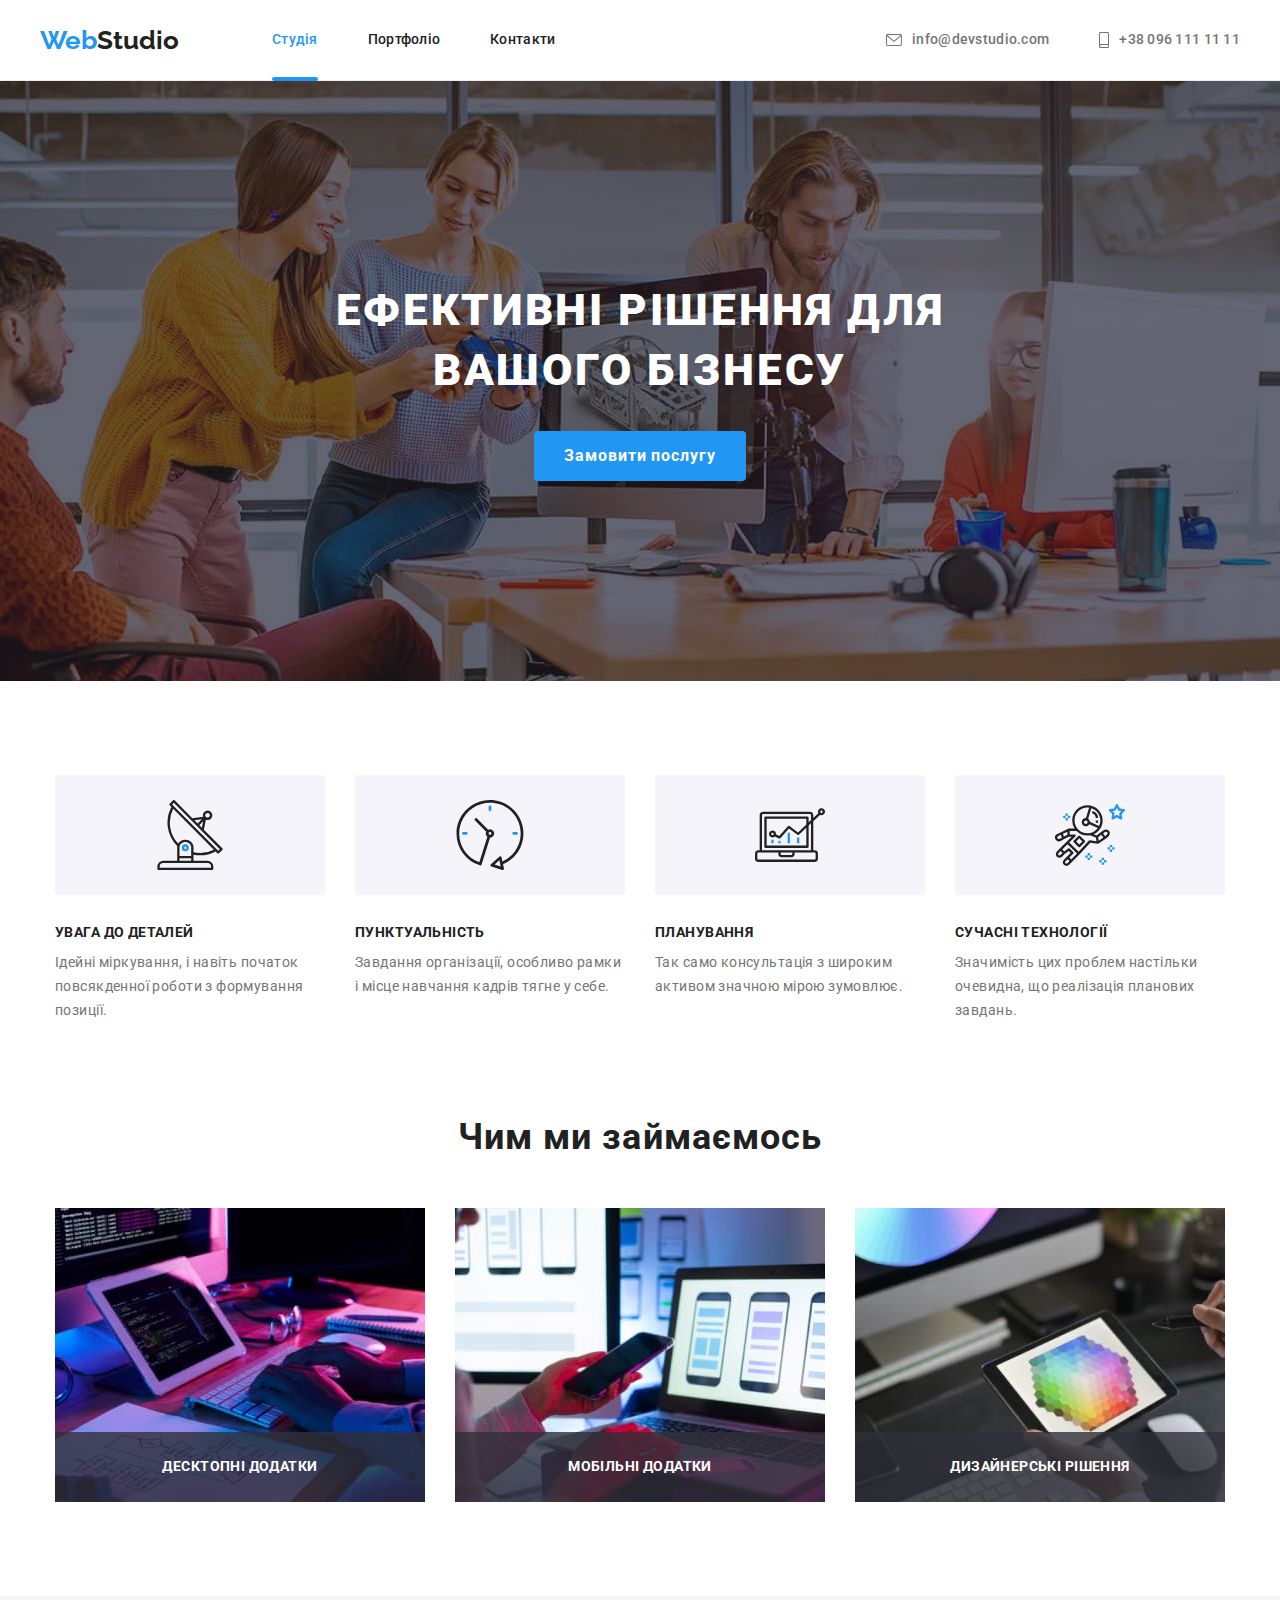
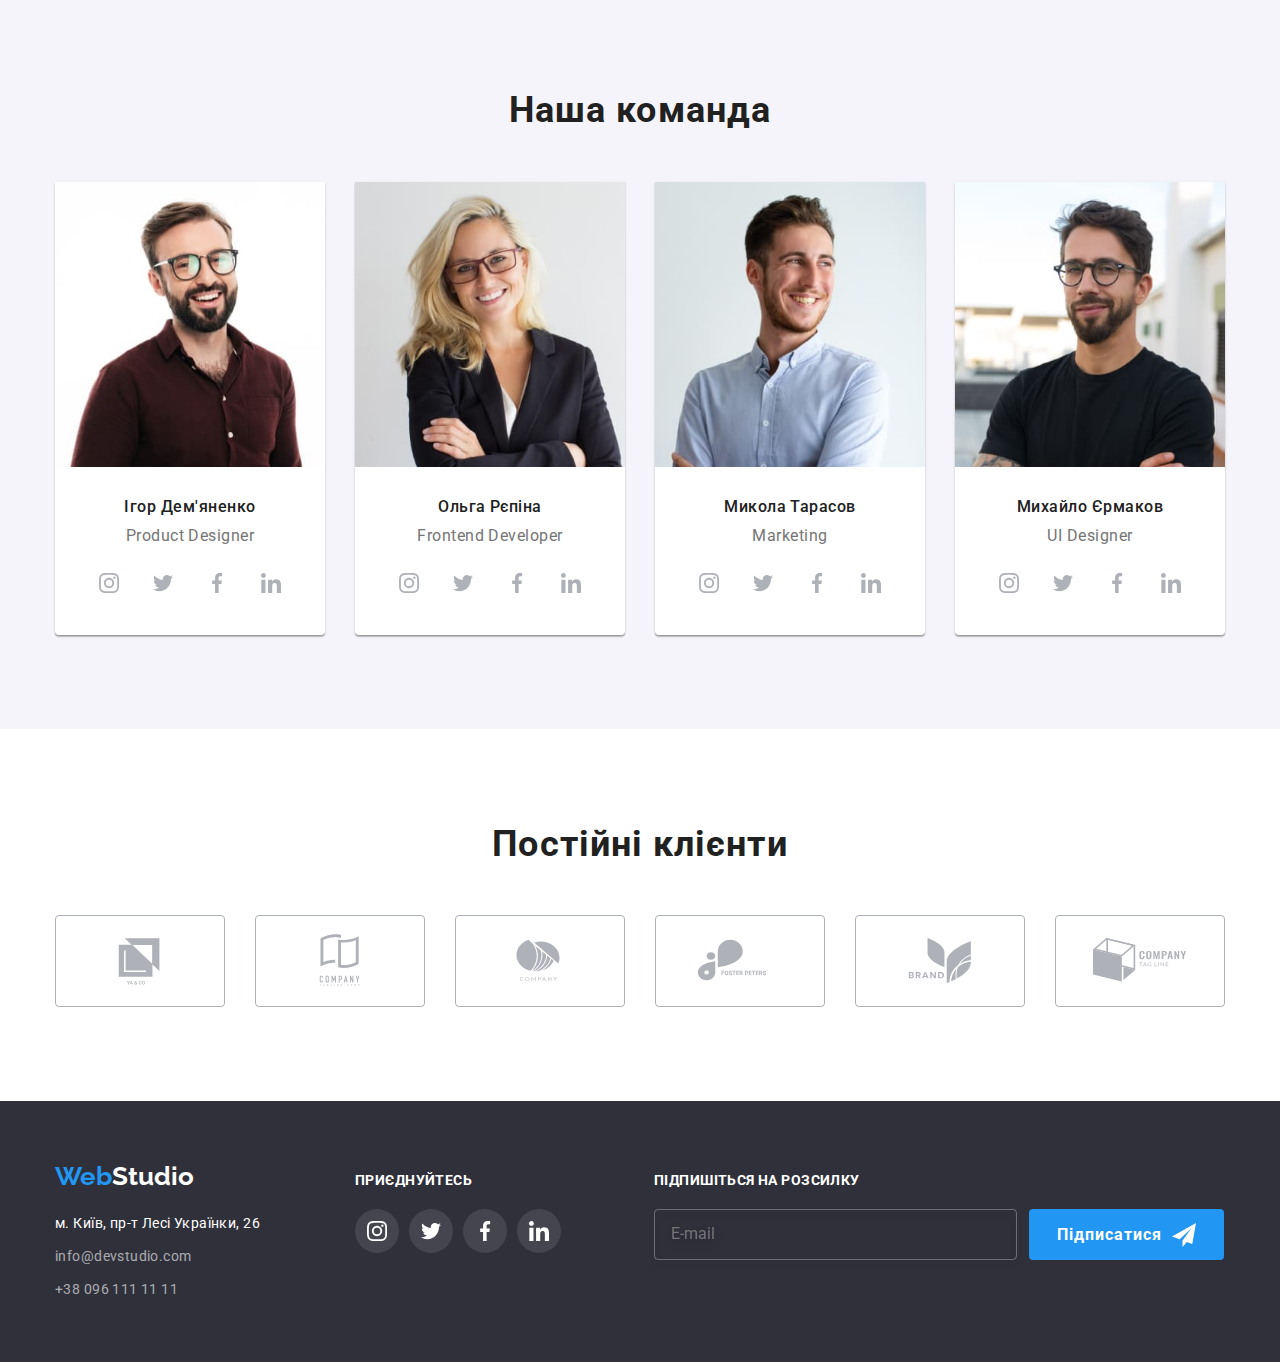
==== commit 8e892f24: "Home work #8" ====
--- a/index.html
+++ b/index.html
@@ -14,6 +14,11 @@
 <body>
     <header class="header">
         <div class="container header__container">
+            <button class="menu__button js-open-menu">
+                <svg class="menu__svg" width="40" height="40">
+                    <use href="./images/icons.svg#icon-menu"></use>
+                </svg>
+            </button>
             <nav class="navigation">
                 <a class="logo navigation__logo logo--color-first link" href="./index.html"><span class="logo__first-word">Web</span>Studio</a>
                 <ul class="navigation__list list">
@@ -45,6 +50,42 @@
                         +38 096 111 11 11
                     </a>
                 </li>
+            </ul>
+        </div>
+        <div class="menu__container js-menu-container">
+            <button class="menu__button js-close-menu">
+                <svg class="menu__svg" width="40" height="40">
+                    <use href="./images/icons.svg#icon-menu-close"></use>
+                </svg>
+            </button>
+            <ul class="navigation__list list navigation__list--menu navigation__list--menu-margin">
+                <li class="navigation__item">
+                    <a class="navigation__link link current" href="./index.html">Студія</a>
+                </li>
+                <li class="navigation__item">
+                    <a class="navigation__link link" href="./portfolio.html">Портфоліо</a>
+                </li>
+                <li class="navigation__item">
+                    <a class="navigation__link link" href="">Контакти</a>
+                </li>
+            </ul>
+            <ul class="contact list contact--menu contact--menu-margin">
+                <li class="contact__item">
+                    <a class="contact__link link" href="tel:+380961111111">
+                        +38 096 111 11 11
+                    </a>
+                </li>
+                <li class="contact__item">
+                    <a class="contact__link link" href="mailto:info@devstudio.com">
+                        info@devstudio.com
+                    </a>
+                </li>
+            </ul>
+            <ul class="menu-social list">
+                <li class="menu-social__item"><a class="menu-social__link link" rel="nofollow noopener noreferrer" target="_blank" href="">Instagram</a></li>
+                <li class="menu-social__item"><a class="menu-social__link link" rel="nofollow noopener noreferrer" target="_blank" href="">Twitter</a></li>
+                <li class="menu-social__item"><a class="menu-social__link link" rel="nofollow noopener noreferrer" target="_blank" href="">Facebook</a></li>
+                <li class="menu-social__item"><a class="menu-social__link link" rel="nofollow noopener noreferrer" target="_blank" href="">LinkedIn</a></li>
             </ul>
         </div>
     </header>
@@ -66,7 +107,7 @@
                 <ul class="min-gallery list">
                     <li class="min-gallery__item">
                         <div class="min-gallery__svg-container">
-                            <svg class="min-gallerye__svg" width="70" height="70">
+                            <svg class="min-gallery__svg" width="70" height="70">
                                 <use href="./images/icons.svg#icon-antenna"></use>
                             </svg>
                         </div>
@@ -120,19 +161,19 @@
                 <!--Our-projects-->
                 <ul class="pictures-list list">
                     <li class="pictures-list__item">
-                        <img class="pictures-list__img" src="./images/project1.jpg" alt="progect #1" width="370">
+                        <img class="pictures-list__img" srcset="./images/project1.jpg 1x, ./images/project1-2x.jpg 2x" src="./images/project1.jpg" alt="progect #1" width="370">
                         
                             <h3 class="pictures-list__header">Десктопні додатки</h3>
                         
                     </li>
                     <li class="pictures-list__item">
-                        <img class="pictures-list__img" src="./images/project2.jpg" alt="progect #2" width="370">
+                        <img class="pictures-list__img" srcset="./images/project2.jpg 1x, ./images/project2-2x.jpg 2x" src="./images/project2.jpg" alt="progect #2" width="370">
                         
                             <h3 class="pictures-list__header">Мобільні додатки</h3>
                         
                     </li>
                     <li class="pictures-list__item">
-                        <img class="pictures-list__img" src="./images/project3.jpg" alt="progect #3" width="370">
+                        <img class="pictures-list__img" srcset="./images/project3.jpg 1x, ./images/project3-2x.jpg 2x" src="./images/project3.jpg" alt="progect #3" width="370">
                         
                             <h3 class="pictures-list__header">Дизайнерські рішення</h3>
                         
@@ -148,7 +189,12 @@
                 <!--team-cards-->
                 <ul class="team-list list">
                     <li class="team-item">
-                        <img class="team-item-img" src="./images/employee1.jpg" alt="Молодий чоловік, 30-35 років, з невеликою борідкою в окулярах. Одягнений у коричневу сорочку" width="270">
+                        <picture>
+                            <source srcset="./images/team/img-1m.jpg 1x, ./images/team/img-1m-2x.jpg 2x" media="(max-width:767px)">
+                            <source srcset="./images/team/img-1t.jpg 1x, ./images/team/img-1t-2x.jpg 2x" media="(min-width:768px)">
+                            <source srcset="./images/team/employee1.jpg 1x, ./images/team/img-1-2x.jpg 2x" media="(min-width:1200px)">
+                            <img class="team-item-img" alt="Молодий чоловік, 30-35 років, з невеликою борідкою в окулярах. Одягнений у коричневу сорочку" src="./images/team/img-1m.jpg" width="450">
+                        </picture>
                         <h3 class="team-item-header">Ігор Дем'яненко</h3>
                         <p class="team-item-description">
                             Product Designer
@@ -185,7 +231,12 @@
                         </ul>
                     </li>
                     <li class="team-item">
-                        <img class="team-item-img" src="./images/employee2.jpg" alt="Молода жінка, 25 -28 років, блондинка, в окулярах, одягнена в білу кофту, а зверху чорний жакет" width="270">
+                        <picture>
+                            <source srcset="./images/team/img-2m.jpg 1x, ./images/team/img-2m-2x.jpg 2x" media="(max-width:767px)">
+                            <source srcset="./images/team/img-2t.jpg 1x, ./images/team/img-2t-2x.jpg 2x" media="(min-width:768px)">
+                            <source srcset="./images/team/employee2.jpg 1x, ./images/team/img-2-2x.jpg 2x" media="(min-width:1200px)">
+                            <img class="team-item-img" alt="Молода жінка, 25 -28 років, блондинка, в окулярах, одягнена в білу кофту, а зверху чорний жакет" src="./images/team/img-2m.jpg" width="450">
+                        </picture>
                         <h3 class="team-item-header">Ольга Рєпіна</h3>
                         <p class="team-item-description">
                             Frontend Developer
@@ -222,7 +273,12 @@
                         </ul>
                     </li>
                     <li class="team-item">
-                        <img class="team-item-img" src="./images/employee3.jpg" alt="Молодий чоловік, 28-30 років, з невеликою щитиною. Одягнений у сіру сорочку" width="270">
+                        <picture>
+                            <source srcset="./images/team/img-3m.jpg 1x, ./images/team/img-3m-2x.jpg 2x" media="(max-width:767px)">
+                            <source srcset="./images/team/img-3t.jpg 1x, ./images/team/img-3t-2x.jpg 2x" media="(min-width:768px)">
+                            <source srcset="./images/team/employee3.jpg 1x, ./images/team/img-3-2x.jpg 2x" media="(min-width:1200px)">
+                            <img class="team-item-img" alt="Молодий чоловік, 28-30 років, з невеликою щитиною. Одягнений у сіру сорочку" src="./images/team/img-3m.jpg" width="450">
+                        </picture>
                         <h3 class="team-item-header">Микола Тарасов</h3>
                         <p class="team-item-description">
                             Marketing
@@ -259,7 +315,12 @@
                         </ul>
                     </li>
                     <li class="team-item">
-                        <img class="team-item-img" src="./images/employee4.jpg" alt="Молодий чоловік, 28-30 років, з невеликою борідкою в окулярах. Одягнений у чорний светр" width="270">
+                        <picture>
+                            <source srcset="./images/team/img-4m.jpg 1x, ./images/team/img-4m-2x.jpg 2x" media="(max-width:767px)">
+                            <source srcset="./images/team/img-4t.jpg 1x, ./images/team/img-4t-2x.jpg 2x" media="(min-width:768px)">
+                            <source srcset="./images/team/employee4.jpg 1x, ./images/team/img-4-2x.jpg 2x" media="(min-width:1200px)">
+                            <img class="team-item-img" alt="Молодий чоловік, 28-30 років, з невеликою борідкою в окулярах. Одягнений у чорний светр" src="./images/team/img-4m.jpg" width="450">
+                        </picture>
                         <h3 class="team-item-header">Михайло Єрмаков</h3>
                         <p class="team-item-description">
                             UI Designer
@@ -300,7 +361,7 @@
             </div>
         </section>
         <!--Regular-customers-->
-        <section class="customers">
+        <section class="customers section">
             <div class="container">
                 <h2 class="customers-header">
                     Постійні клієнти
@@ -354,7 +415,7 @@
     </main>
     <footer class="footer-class">
         <div class="container footer-container">
-            <div>
+            <div class="footer-address-container">
                 <a class="logo logo--color-second footer-logo link" href="./index.html"><span class="logo__first-word">Web</span>Studio</a>
                 <address class="address-class">
                     <ul class="address-list list">
@@ -468,8 +529,8 @@
                                 <svg class="checkbox-check-icon" width="11" height="8">
                                     <use href="./images/icons.svg#icon-check"></use>
                             </svg>
-                            </span>    
-                            Погоджуюся з розсилкою та приймаю
+                            </span>
+                            <span>Погоджуюся з розсилкою та приймаю</span>
                             <a class="form-agreement-link link underlining" href=""> Умови договору</a>
                         </label>
                     </li>
@@ -481,5 +542,6 @@
         </div>
     </div>
     <script src="./js/modal.js"></script>
+    <script src="./js/mobile-menu.js"></script>
 </body>
 </html>--- a/css/main.min.css
+++ b/css/main.min.css
@@ -1 +1 @@
-/*! modern-normalize v1.1.0 | MIT License | https://github.com/sindresorhus/modern-normalize */*,::before,::after{-webkit-box-sizing:border-box;box-sizing:border-box}html{line-height:1.15;-webkit-text-size-adjust:100%;-moz-tab-size:4;-o-tab-size:4;tab-size:4}body{margin:0;font-family:system-ui,-apple-system,"Segoe UI",Roboto,Helvetica,Arial,sans-serif,"Apple Color Emoji","Segoe UI Emoji"}hr{height:0;color:inherit}abbr[title]{-webkit-text-decoration:underline dotted;text-decoration:underline dotted}b,strong{font-weight:bolder}code,kbd,samp,pre{font-family:ui-monospace,SFMono-Regular,Consolas,"Liberation Mono",Menlo,monospace;font-size:1em}small{font-size:80%}sub,sup{font-size:75%;line-height:0;position:relative;vertical-align:baseline}sub{bottom:-0.25em}sup{top:-0.5em}table{text-indent:0;border-color:inherit}button,input,optgroup,select,textarea{font-family:inherit;font-size:100%;line-height:1.15;margin:0}button,select{text-transform:none}button,[type=button],[type=reset],[type=submit]{-webkit-appearance:button}::-moz-focus-inner{border-style:none;padding:0}:-moz-focusring{outline:1px dotted ButtonText}:-moz-ui-invalid{box-shadow:none}legend{padding:0}progress{vertical-align:baseline}::-webkit-inner-spin-button,::-webkit-outer-spin-button{height:auto}[type=search]{-webkit-appearance:textfield;outline-offset:-2px}::-webkit-search-decoration{-webkit-appearance:none}::-webkit-file-upload-button{-webkit-appearance:button;font:inherit}summary{display:list-item}:root{--main-text-color: #212121;--secondery-text-color: #FFFFFF;--main-leter-spacing: 0.03em;--main-active-color: #2196F3;--main-right-margin: 30px;--main-duration-time: 250ms;--main-delay-time: 0}body{font-family:"Roboto",sans-serif;color:var(--main-text-color)}.list{list-style-type:none;margin-top:0;margin-bottom:0;margin-left:0;margin-right:0;padding-left:0}.link{text-decoration:none;cursor:pointer}.visible-none{position:absolute;white-space:nowrap;width:1px;height:1px;overflow:hidden;border:0;padding:0;clip:rect(0 0 0 0);-webkit-clip-path:inset(50%);clip-path:inset(50%);margin:-1px}.is-hidden{opacity:0;visibility:hidden;pointer-events:none}.container{width:1200px;padding-top:0;padding-bottom:0;padding-left:15px;padding-right:15px;margin-top:0;margin-bottom:0;margin-left:auto;margin-right:auto}.header{border-bottom:1px solid #ececec}.header__container{display:-webkit-box;display:-ms-flexbox;display:flex}.navigation{display:-webkit-box;display:-ms-flexbox;display:flex;-webkit-box-align:center;-ms-flex-align:center;align-items:center}.logo{font-family:"Raleway",sans-serif;font-weight:700;font-size:26px;line-height:1.17}.logo__first-word{color:var(--main-active-color)}.logo--color-first{color:var(--main-text-color)}.logo--color-second{color:var(--secondery-text-color)}.navigation__logo{margin-right:93px}.navigation__list{display:-webkit-box;display:-ms-flexbox;display:flex}.navigation__item:not(:last-child){margin-right:50px}.navigation__link{position:relative;display:block;padding-top:32px;padding-bottom:32px;font-weight:500;font-size:14px;line-height:1.14;letter-spacing:.02em;color:var(--main-text-color);-webkit-transition-property:color;transition-property:color;-webkit-transition-duration:var(--main-duration-time);transition-duration:var(--main-duration-time);-webkit-transition-timing-function:cubic-bezier(0.4, 0, 0.2, 1);transition-timing-function:cubic-bezier(0.4, 0, 0.2, 1);-webkit-transition-delay:var(--main-delay-time);transition-delay:var(--main-delay-time)}.navigation__link:hover,.navigation__link:focus{color:var(--main-active-color)}.current{color:var(--main-active-color)}.current::after{content:"";position:absolute;display:block;width:100%;height:4px;bottom:-1px;left:0;background-color:var(--main-active-color);border:none;border-radius:2px}.contact{display:-webkit-box;display:-ms-flexbox;display:flex;margin-left:auto}.contact__item+.contact__item{margin-left:50px}.contact__link{padding-top:32px;padding-bottom:32px;display:-webkit-box;display:-ms-flexbox;display:flex;-webkit-box-align:center;-ms-flex-align:center;align-items:center;font-weight:500;font-size:14px;line-height:1.14;letter-spacing:.02em;color:#757575;-webkit-transition-property:color;transition-property:color;-webkit-transition-duration:var(--main-duration-time);transition-duration:var(--main-duration-time);-webkit-transition-timing-function:cubic-bezier(0.4, 0, 0.2, 1);transition-timing-function:cubic-bezier(0.4, 0, 0.2, 1);-webkit-transition-delay:var(--main-delay-time);transition-delay:var(--main-delay-time)}.contact__link:hover,.contact__link:focus{color:var(--main-active-color)}.contact__svg{margin-right:10px;fill:currentColor}.section{padding-top:94px;padding-bottom:94px}.hero{background-color:#2f303a;background-image:-webkit-gradient(linear, left top, left bottom, from(rgba(47, 48, 58, 0.4)), to(rgba(47, 48, 58, 0.4))),url("../images/hero-background.jpg");background-image:linear-gradient(rgba(47, 48, 58, 0.4), rgba(47, 48, 58, 0.4)),url("../images/hero-background.jpg");background-position:center;background-repeat:no-repeat;text-align:center;padding-top:200px;padding-bottom:200px;margin-left:auto;margin-right:auto;max-width:1600px}.hero__header{margin-left:auto;margin-right:auto;margin-top:0;margin-bottom:30px;width:696px;font-weight:900;font-size:44px;line-height:1.36;letter-spacing:.06em;text-transform:uppercase;color:var(--secondery-text-color)}.main-btn{min-height:50px;padding:10px 30px;border-radius:4px;border-color:rgba(0,0,0,0);border:none;cursor:pointer;font-family:inherit;font-weight:700;font-size:16px;line-height:1.88;letter-spacing:.06em;color:var(--secondery-text-color);background-color:var(--main-active-color);-webkit-transition-property:background-color;transition-property:background-color;-webkit-transition-duration:var(--main-duration-time);transition-duration:var(--main-duration-time);-webkit-transition-timing-function:cubic-bezier(0.4, 0, 0.2, 1);transition-timing-function:cubic-bezier(0.4, 0, 0.2, 1);-webkit-transition-delay:var(--main-delay-time);transition-delay:var(--main-delay-time)}.main-btn:hover,.main-btn:focus{background-color:#188ce8}.min-gallery{display:-webkit-box;display:-ms-flexbox;display:flex}.min-gallery__item:not(:last-child){margin-right:var(--main-right-margin)}.min-gallery__svg-container{padding-top:25px;padding-bottom:25px;padding-left:100px;padding-right:100px;margin-bottom:30px;border-radius:4px;background-color:#f5f4fa}.min-gallery__header{margin-top:0;margin-bottom:10px;font-weight:700;font-size:14px;line-height:1.14;letter-spacing:var(--main-leter-spacing);text-transform:uppercase}.min-gallery__description{margin:0;font-size:14px;line-height:1.71;letter-spacing:var(--main-leter-spacing);color:#757575}.projects{padding-bottom:94px}.projects__header{margin-top:0;margin-bottom:50px;font-weight:700;font-size:36px;line-height:1.16;text-align:center;letter-spacing:var(--main-leter-spacing)}.pictures-list{display:-webkit-box;display:-ms-flexbox;display:flex}.pictures-list__item{width:370px;position:relative}.pictures-list__item:not(:last-child){margin-right:var(--main-right-margin)}.pictures-list__img{display:block;width:100%;height:auto}.pictures-list__header{margin-top:0;margin-bottom:0;width:100%;height:70px;display:-webkit-box;display:-ms-flexbox;display:flex;-webkit-box-align:center;-ms-flex-align:center;align-items:center;-webkit-box-pack:center;-ms-flex-pack:center;justify-content:center;position:absolute;bottom:0;font-weight:700;font-size:14px;line-height:1.14;text-align:center;letter-spacing:var(--main-leter-spacing);text-transform:uppercase;color:var(--secondery-text-color);background-color:rgba(47,48,58,.8)}.team{background-color:#f5f4fa}.team-header{margin-top:0;margin-bottom:50px;font-weight:700;font-size:36px;line-height:1.16;text-align:center;letter-spacing:var(--main-leter-spacing)}.team-list{display:-webkit-box;display:-ms-flexbox;display:flex;-ms-flex-wrap:wrap;flex-wrap:wrap;-webkit-box-pack:justify;-ms-flex-pack:justify;justify-content:space-between}.team-item{width:270px;border-radius:0 0 4px 4px;background-color:#fff;-webkit-box-shadow:0px 1px 3px rgba(0,0,0,.12),0px 1px 1px rgba(0,0,0,.14),0px 2px 1px rgba(0,0,0,.2);box-shadow:0px 1px 3px rgba(0,0,0,.12),0px 1px 1px rgba(0,0,0,.14),0px 2px 1px rgba(0,0,0,.2);text-align:center}.team-item:not(:nth-child(4n)){margin-right:var(--main-right-margin)}.team-item-img{display:block;width:100%;height:auto}.team-item-header{margin-top:0;margin-bottom:10px;padding-top:30px;font-weight:500;font-size:16px;line-height:1.19;letter-spacing:var(--main-leter-spacing)}.team-item-description{margin-top:0;margin-bottom:16px;font-size:16px;line-height:1.19;letter-spacing:var(--main-leter-spacing);color:#757575}.social{padding-bottom:30px;display:-webkit-box;display:-ms-flexbox;display:flex;-webkit-box-pack:center;-ms-flex-pack:center;justify-content:center}.social__item:not(:last-child){margin-right:10px}.social__link{width:44px;height:44px;border-radius:50%;display:-webkit-box;display:-ms-flexbox;display:flex;-webkit-box-align:center;-ms-flex-align:center;align-items:center;-webkit-box-pack:center;-ms-flex-pack:center;justify-content:center;background-color:inherit;color:#afb1b8;-webkit-transition-property:background-color,color;transition-property:background-color,color;-webkit-transition-duration:var(--main-duration-time);transition-duration:var(--main-duration-time);-webkit-transition-timing-function:cubic-bezier(0.4, 0, 0.2, 1);transition-timing-function:cubic-bezier(0.4, 0, 0.2, 1);-webkit-transition-delay:var(--main-delay-time);transition-delay:var(--main-delay-time)}.social__link:hover,.social__link:focus{color:var(--secondery-text-color);background-color:var(--main-active-color)}.social__svg{fill:currentColor}.customers{padding-top:94px;padding-bottom:94px;text-align:center}.customers-header{margin-top:0;margin-bottom:50px;font-weight:700;font-size:36px;line-height:1.17;letter-spacing:var(--main-leter-spacing);color:var(--main-text-color)}.customers-list{display:-webkit-box;display:-ms-flexbox;display:flex}.customers-list-item{width:170px;height:92px}.customers-list-item:not(:last-child){margin-right:30px}.customers-list-link{width:100%;height:100%;display:-webkit-box;display:-ms-flexbox;display:flex;-webkit-box-align:center;-ms-flex-align:center;align-items:center;-webkit-box-pack:center;-ms-flex-pack:center;justify-content:center;border:1px solid #afb1b8;border-radius:4px;color:#afb1b8;-webkit-transition-property:border-color,color;transition-property:border-color,color;-webkit-transition-duration:var(--main-duration-time);transition-duration:var(--main-duration-time);-webkit-transition-timing-function:cubic-bezier(0.4, 0, 0.2, 1);transition-timing-function:cubic-bezier(0.4, 0, 0.2, 1);-webkit-transition-delay:var(--main-delay-time);transition-delay:var(--main-delay-time)}.customers-list-link:hover,.customers-list-link:focus{border-color:var(--main-active-color);color:var(--main-active-color)}.customers-item-svg{fill:currentColor}.filters{display:-webkit-box;display:-ms-flexbox;display:flex;-webkit-box-pack:center;-ms-flex-pack:center;justify-content:center;margin-left:0}.filter-item:not(:last-child){margin-right:8px}.filter-btn{padding:6px 22px;border-radius:4px;border-color:rgba(0,0,0,0);cursor:pointer;font-family:inherit;font-weight:500;font-size:16px;line-height:1.62;letter-spacing:var(--main-leter-spacing);background-color:#f5f4fa;border:none;-webkit-transition-property:background-color,color,-webkit-box-shadow;transition-property:background-color,color,-webkit-box-shadow;transition-property:background-color,color,box-shadow;transition-property:background-color,color,box-shadow,-webkit-box-shadow;-webkit-transition-duration:var(--main-duration-time);transition-duration:var(--main-duration-time);-webkit-transition-timing-function:cubic-bezier(0.4, 0, 0.2, 1);transition-timing-function:cubic-bezier(0.4, 0, 0.2, 1);-webkit-transition-delay:var(--main-delay-time);transition-delay:var(--main-delay-time)}.filter-btn:hover,.filter-btn:focus{color:var(--secondery-text-color);background-color:var(--main-active-color);-webkit-box-shadow:0px 3px 1px rgba(0,0,0,.1),0px 1px 2px rgba(0,0,0,.08),0px 2px 2px rgba(0,0,0,.12);box-shadow:0px 3px 1px rgba(0,0,0,.1),0px 1px 2px rgba(0,0,0,.08),0px 2px 2px rgba(0,0,0,.12)}.gallery-filters{margin-bottom:50px}.gallery{display:-webkit-box;display:-ms-flexbox;display:flex;-ms-flex-wrap:wrap;flex-wrap:wrap}.gallery-item{width:370px}.gallery-item:not(:nth-child(3n)){margin-right:var(--main-right-margin)}.gallery-item:not(:nth-last-child(-n+3)){margin-bottom:30px}.gallery-link{-webkit-transition-property:-webkit-box-shadow;transition-property:-webkit-box-shadow;transition-property:box-shadow;transition-property:box-shadow, -webkit-box-shadow;-webkit-transition-duration:var(--main-duration-time);transition-duration:var(--main-duration-time);-webkit-transition-timing-function:cubic-bezier(0.4, 0, 0.2, 1);transition-timing-function:cubic-bezier(0.4, 0, 0.2, 1);-webkit-transition-delay:var(--main-delay-time);transition-delay:var(--main-delay-time)}.gallery-link:hover{display:block;-webkit-box-shadow:0px 3px 1px rgba(0,0,0,.1),0px 1px 2px rgba(0,0,0,.08),0px 2px 2px rgba(0,0,0,.12);box-shadow:0px 3px 1px rgba(0,0,0,.1),0px 1px 2px rgba(0,0,0,.08),0px 2px 2px rgba(0,0,0,.12)}.gallery-img{display:block;width:100%;height:auto}.gallery-img-wrap{position:relative;overflow:hidden}.gallery-short-description{position:absolute;top:0;left:0;margin-top:0;margin-bottom:0;padding-top:60px;padding-bottom:60px;padding-left:24px;padding-right:24px;height:100%;overflow-y:auto;font-size:18px;line-height:1.56;letter-spacing:var(--main-leter-spacing);color:var(--secondery-text-color);background-color:rgba(33,150,243,.9);-webkit-transform:translateY(101%);transform:translateY(101%);-webkit-transition:var(--main-duration-time);transition:var(--main-duration-time);-webkit-transition-property:-webkit-transform;transition-property:-webkit-transform;transition-property:transform;transition-property:transform, -webkit-transform;-webkit-transition-timing-function:cubic-bezier(0.4, 0, 0.2, 1);transition-timing-function:cubic-bezier(0.4, 0, 0.2, 1)}.gallery-link:hover .gallery-short-description{-webkit-transform:translateY(0);transform:translateY(0)}.gallery-link:focus .gallery-short-description{-webkit-transform:translateY(0);transform:translateY(0)}.gallery-title{margin-top:0;margin-bottom:4px;margin-left:0;margin-right:0;font-weight:700;font-size:18px;line-height:2;letter-spacing:.06em;color:var(--main-text-color)}.gallery-type{margin-top:0;margin-bottom:0;margin-left:0;margin-right:0;font-size:16px;line-height:1.88;letter-spacing:var(--main-leter-spacing);color:#757575}.gallery-item-textbox{padding-top:20px;padding-bottom:20px;padding-left:24px;padding-right:24px;border-color:#eee;border-style:solid;border-width:1px;border-top:none}.footer-class{padding-top:60px;padding-bottom:60px;background-color:#2f303a}.address-list-item:not(:last-child){margin-bottom:9px}.address-list-link{font-style:normal;font-size:14px;line-height:1.71;letter-spacing:var(--main-leter-spacing);color:rgba(255,255,255,.6);-webkit-transition-property:color;transition-property:color;-webkit-transition-duration:var(--main-duration-time);transition-duration:var(--main-duration-time);-webkit-transition-timing-function:cubic-bezier(0.4, 0, 0.2, 1);transition-timing-function:cubic-bezier(0.4, 0, 0.2, 1);-webkit-transition-delay:var(--main-delay-time);transition-delay:var(--main-delay-time)}.address-list-link:hover,.address-list-link:focus{color:var(--main-active-color)}.map-link{color:var(--secondery-text-color)}.footer-logo{margin-right:0;margin-bottom:20px;display:block}.footer-container{display:-webkit-box;display:-ms-flexbox;display:flex}.footer-social-container{margin-left:70px;padding-top:12px}.footer-social-header{margin-top:0;margin-bottom:20px;font-weight:700;font-size:14px;line-height:1.14;letter-spacing:var(--main-leter-spacing);text-transform:uppercase;color:var(--secondery-text-color)}.footer-social-color{color:var(--secondery-text-color);background-color:rgba(255,255,255,.1)}.subscribe-container{margin-left:93px;padding-top:12px;min-width:570px}.subscribe-header{margin-top:0;margin-bottom:20px;font-weight:700;font-size:14px;line-height:1.14;letter-spacing:var(--main-leter-spacing);text-transform:uppercase;color:var(--secondery-text-color)}.subscribe-form{display:-webkit-box;display:-ms-flexbox;display:flex}.subscribe-mail{width:100%;padding-left:16px;background-color:inherit;border:1px solid rgba(255,255,255,.3);-webkit-filter:drop-shadow(0px 4px 4px rgba(0, 0, 0, 0.15));filter:drop-shadow(0px 4px 4px rgba(0, 0, 0, 0.15));border-radius:4px;color:var(--secondery-text-color)}.subscribe-btn{margin-left:12px;padding-top:10px;padding-bottom:10px;padding-left:28px;padding-right:28px;display:-webkit-box;display:-ms-flexbox;display:flex;-webkit-box-align:center;-ms-flex-align:center;align-items:center;font-weight:700;font-size:16px;line-height:1.88;text-align:center;letter-spacing:.06em;color:var(--secondery-text-color)}.subscribe-svg{fill:currentColor;margin-left:10px}.backdrop{position:fixed;top:0;width:100%;height:100%;background:rgba(0,0,0,.2);-webkit-transform:scale(100%, 100%);transform:scale(100%, 100%);-webkit-transition-property:opacity,visibility;transition-property:opacity,visibility;-webkit-transition-duration:var(--main-duration-time);transition-duration:var(--main-duration-time);-webkit-transition-timing-function:cubic-bezier(0.4, 0, 0.2, 1);transition-timing-function:cubic-bezier(0.4, 0, 0.2, 1);-webkit-transition-delay:var(--main-delay-time);transition-delay:var(--main-delay-time)}.modal-window{position:absolute;top:50%;left:50%;-webkit-transform:translate(-50%, -50%) scale(100%, 100%);transform:translate(-50%, -50%) scale(100%, 100%);-webkit-transition-property:opacity,visibility,-webkit-transform;transition-property:opacity,visibility,-webkit-transform;transition-property:opacity,visibility,transform;transition-property:opacity,visibility,transform,-webkit-transform;-webkit-transition-duration:var(--main-duration-time);transition-duration:var(--main-duration-time);-webkit-transition-timing-function:cubic-bezier(0.4, 0, 0.2, 1);transition-timing-function:cubic-bezier(0.4, 0, 0.2, 1);-webkit-transition-delay:var(--main-delay-time);transition-delay:var(--main-delay-time);width:528px;height:581px;padding-top:40px;padding-bottom:40px;padding-left:40px;padding-right:40px;font-size:12px;line-height:1.17;letter-spacing:.01em;color:#757575;background-color:#fff;-webkit-box-shadow:0px 1px 3px rgba(0,0,0,.12),0px 1px 1px rgba(0,0,0,.14),0px 2px 1px rgba(0,0,0,.2);box-shadow:0px 1px 3px rgba(0,0,0,.12),0px 1px 1px rgba(0,0,0,.14),0px 2px 1px rgba(0,0,0,.2);border-radius:4px}.backdrop.is-hidden .modal-window{-webkit-transform:translate(-50%, -50%) scale(0, 0) skewY(-90deg);transform:translate(-50%, -50%) scale(0, 0) skewY(-90deg);-webkit-transition-property:opacity,visibility,-webkit-transform;transition-property:opacity,visibility,-webkit-transform;transition-property:opacity,visibility,transform;transition-property:opacity,visibility,transform,-webkit-transform;-webkit-transition-duration:var(--main-duration-time);transition-duration:var(--main-duration-time);-webkit-transition-timing-function:cubic-bezier(0.4, 0, 0.2, 1);transition-timing-function:cubic-bezier(0.4, 0, 0.2, 1);-webkit-transition-delay:var(--main-delay-time);transition-delay:var(--main-delay-time)}.modal-close-btn{display:-webkit-box;display:-ms-flexbox;display:flex;position:absolute;top:8px;right:8px;width:30px;height:30px;border:1px solid rgba(0,0,0,.1);border-radius:50%;-webkit-box-align:center;-ms-flex-align:center;align-items:center;-webkit-box-pack:center;-ms-flex-pack:center;justify-content:center;color:inherit;background-color:inherit;cursor:pointer;-webkit-transition-property:color;transition-property:color;-webkit-transition-duration:var(--main-duration-time);transition-duration:var(--main-duration-time);-webkit-transition-timing-function:cubic-bezier(0.4, 0, 0.2, 1);transition-timing-function:cubic-bezier(0.4, 0, 0.2, 1);-webkit-transition-delay:var(--main-delay-time);transition-delay:var(--main-delay-time)}.modal-close-btn:hover,.modal-close-btn:focus{color:var(--main-active-color)}.close-btn-svg{fill:currentColor}.form-header{margin-top:0;margin-bottom:12px;margin-left:auto;margin-right:auto;font-weight:700;font-size:20px;line-height:1.15;text-align:center;letter-spacing:var(--main-leter-spacing);color:var(--main-text-color)}.modal-form-list-item{margin-bottom:10px;width:100%}.modal-form-list-item:nth-last-child(3){margin-bottom:20px}.modal-form-list-item:nth-last-child(2){margin-bottom:30px;position:relative;display:-webkit-box;display:-ms-flexbox;display:flex;-webkit-box-pack:center;-ms-flex-pack:center;justify-content:center;font-weight:400;font-size:14px;line-height:1.71;letter-spacing:var(--main-leter-spacing)}.modal-form-list-item:last-child{margin-bottom:0}.form-item-label{display:block;margin-bottom:4px}.form-item-wrap{display:-webkit-box;display:-ms-flexbox;display:flex;-webkit-box-align:center;-ms-flex-align:center;align-items:center;padding-top:10px;padding-bottom:10px;padding-left:12px;padding-right:12px;width:inherit;color:#000;border:1px solid rgba(33,33,33,.2);border-radius:4px;-webkit-transition-property:color,border-color;transition-property:color,border-color;-webkit-transition-duration:var(--main-duration-time);transition-duration:var(--main-duration-time);-webkit-transition-timing-function:cubic-bezier(0.4, 0, 0.2, 1);transition-timing-function:cubic-bezier(0.4, 0, 0.2, 1);-webkit-transition-delay:var(--main-delay-time);transition-delay:var(--main-delay-time)}.form-item-wrap:hover,.form-item-wrap:focus-within{color:var(--main-active-color);border-color:var(--main-active-color);cursor:pointer}.item-coment-wrap{padding-top:12px;padding-bottom:12px;padding-left:16px;padding-right:16px;height:120px}.form-item-svg{margin-right:12px;fill:currentColor}.form-item-input{width:100%;height:100%;border:none}.form-item-input:focus{outline:none;outline-offset:0}.form-item-input-focus{color:var(--main-active-color);border-color:var(--main-active-color)}.form-item-coment{resize:none}.modal-item-agreement{margin-right:7px;opacity:0}.checkbox-imitation{color:rgba(0,0,0,0);position:absolute;top:50%;left:0;-webkit-transform:translate(15px, -50%);transform:translate(15px, -50%);display:-webkit-box;display:-ms-flexbox;display:flex;margin-right:7px;-webkit-box-align:center;-ms-flex-align:center;align-items:center;-webkit-box-pack:center;-ms-flex-pack:center;justify-content:center;width:16px;height:15px;font-size:11px;border:2px solid #212121;border-radius:2px;-webkit-transition-property:color,border-color;transition-property:color,border-color;-webkit-transition-duration:var(--main-duration-time);transition-duration:var(--main-duration-time);-webkit-transition-timing-function:cubic-bezier(0.4, 0, 0.2, 1);transition-timing-function:cubic-bezier(0.4, 0, 0.2, 1);-webkit-transition-delay:var(--main-delay-time);transition-delay:var(--main-delay-time)}.modal-item-agreement:checked+.agreement-check-label>.checkbox-imitation{border:rgba(0,0,0,0);color:#fff;background-color:var(--main-active-color)}.modal-item-agreement:focus+.agreement-check-label>.checkbox-imitation,.modal-item-agreement:hover+.agreement-check-label>.checkbox-imitation{border-color:var(--main-active-color)}.checkbox-check-icon{fill:currentColor}.agreement-check-label{display:-webkit-box;display:-ms-flexbox;display:flex;-webkit-box-align:center;-ms-flex-align:center;align-items:center}.form-agreement-link{color:var(--main-active-color);margin-left:5px;padding-left:.2em}.underlining{background-image:-webkit-gradient(linear, left top, right top, color-stop(100%, var(--main-active-color)), color-stop(50%, transparent));background-image:linear-gradient(to right, var(--main-active-color) 100%, transparent 50%);background-position:0 1.25em;background-repeat:repeat-x;background-size:1px 1px}.modal-submit-btn{display:block;margin-left:auto;margin-right:auto;padding:10px 52px;-webkit-box-shadow:0px 4px 4px rgba(0,0,0,.15);box-shadow:0px 4px 4px rgba(0,0,0,.15)}/*# sourceMappingURL=main.min.css.map */+/*! modern-normalize v1.1.0 | MIT License | https://github.com/sindresorhus/modern-normalize */*,::before,::after{-webkit-box-sizing:border-box;box-sizing:border-box}html{line-height:1.15;-webkit-text-size-adjust:100%;-moz-tab-size:4;-o-tab-size:4;tab-size:4}body{margin:0;font-family:system-ui,-apple-system,"Segoe UI",Roboto,Helvetica,Arial,sans-serif,"Apple Color Emoji","Segoe UI Emoji"}hr{height:0;color:inherit}abbr[title]{-webkit-text-decoration:underline dotted;text-decoration:underline dotted}b,strong{font-weight:bolder}code,kbd,samp,pre{font-family:ui-monospace,SFMono-Regular,Consolas,"Liberation Mono",Menlo,monospace;font-size:1em}small{font-size:80%}sub,sup{font-size:75%;line-height:0;position:relative;vertical-align:baseline}sub{bottom:-0.25em}sup{top:-0.5em}table{text-indent:0;border-color:inherit}button,input,optgroup,select,textarea{font-family:inherit;font-size:100%;line-height:1.15;margin:0}button,select{text-transform:none}button,[type=button],[type=reset],[type=submit]{-webkit-appearance:button}::-moz-focus-inner{border-style:none;padding:0}:-moz-focusring{outline:1px dotted ButtonText}:-moz-ui-invalid{box-shadow:none}legend{padding:0}progress{vertical-align:baseline}::-webkit-inner-spin-button,::-webkit-outer-spin-button{height:auto}[type=search]{-webkit-appearance:textfield;outline-offset:-2px}::-webkit-search-decoration{-webkit-appearance:none}::-webkit-file-upload-button{-webkit-appearance:button;font:inherit}summary{display:list-item}:root{--main-text-color: #212121;--secondery-text-color: #FFFFFF;--main-leter-spacing: 0.03em;--main-active-color: #2196F3;--main-right-margin: 30px;--main-duration-time: 250ms;--main-delay-time: 0}body{font-family:"Roboto",sans-serif;color:var(--main-text-color)}.list{list-style-type:none;margin-top:0;margin-bottom:0;margin-left:0;margin-right:0;padding-left:0}.link{text-decoration:none;cursor:pointer}.visible-none{position:absolute;white-space:nowrap;width:1px;height:1px;overflow:hidden;border:0;padding:0;clip:rect(0 0 0 0);-webkit-clip-path:inset(50%);clip-path:inset(50%);margin:-1px}.is-hidden{opacity:0;visibility:hidden;pointer-events:none}.container{width:100%;padding-top:0;padding-bottom:0;padding-left:15px;padding-right:15px;margin-top:0;margin-bottom:0;margin-left:auto;margin-right:auto}@media screen and (min-width: 480px)and (max-width: 768px){.container{width:480px}}@media screen and (min-width: 768px){.container{width:768px}}@media screen and (min-width: 1200px){.container{width:1200px}}.menu__container{display:none}@media screen and (max-width: 767px){.menu__container{-webkit-box-orient:vertical;-webkit-box-direction:normal;-ms-flex-direction:column;flex-direction:column;width:100%;height:100%;padding-top:48px;padding-bottom:48px;padding-left:40px;padding-right:40px;top:0;left:0;overflow-y:scroll;background-color:#fff}.menu__container.js-menu-container.is-open{display:-webkit-box;display:-ms-flexbox;display:flex;position:fixed;z-index:999}}@media screen and (max-width: 767px)and (max-width: 480px){.menu__container{padding-left:10px;padding-right:10px}}.menu__button{position:absolute;display:-webkit-inline-box;display:-ms-inline-flexbox;display:inline-flex;top:10px;right:0px;margin:0;padding:0;color:var(--main-text-color);border:none;background-color:rgba(0,0,0,0);-webkit-transition-property:color;transition-property:color;-webkit-transition-duration:var(--main-duration-time);transition-duration:var(--main-duration-time);-webkit-transition-timing-function:cubic-bezier(0.4, 0, 0.2, 1);transition-timing-function:cubic-bezier(0.4, 0, 0.2, 1);-webkit-transition-delay:var(--main-delay-time);transition-delay:var(--main-delay-time)}.menu__button:hover,.menu__button:focus{color:var(--main-active-color)}@media screen and (min-width: 768px){.menu__button{display:none}}.menu__svg{fill:currentColor}.menu-social{display:-webkit-box;display:-ms-flexbox;display:flex;-ms-flex-wrap:nowrap;flex-wrap:nowrap}@media screen and (max-width: 480px){.menu-social{-ms-flex-wrap:wrap;flex-wrap:wrap}}.menu-social__item{padding-left:10px;padding-right:10px}@media screen and (max-width: 480px){.menu-social__item{padding-left:5px;padding-right:5px}}.menu-social__item:not(:last-child){border-right:1px solid rgba(33,33,33,.2)}.menu-social__item:first-child{padding-left:0}.menu-social__item:last-child{padding-right:0}@media screen and (max-width: 480px){.menu-social__item:last-child{padding-left:0;padding-right:5px;border-right:1px solid rgba(33,33,33,.2)}}.menu-social__link{font-weight:500;font-size:18px;line-height:1.22;letter-spacing:.02em;color:var(--main-active-color)}.header{border-bottom:1px solid #ececec;position:relative}.header__container{display:-webkit-box;display:-ms-flexbox;display:flex;padding-top:16px;padding-bottom:16px}@media screen and (min-width: 768px){.header__container{padding:0;-webkit-box-pack:justify;-ms-flex-pack:justify;justify-content:space-between}}.navigation{display:-webkit-box;display:-ms-flexbox;display:flex;-webkit-box-align:center;-ms-flex-align:center;align-items:center;width:100%}@media screen and (min-width: 1200px){.navigation{width:auto}}.logo{font-family:"Raleway",sans-serif;font-weight:700;font-size:24px;line-height:1.17}.logo__first-word{color:var(--main-active-color)}.logo--color-first{color:var(--main-text-color)}.logo--color-second{color:var(--secondery-text-color)}@media screen and (min-width: 1200px){.logo{font-size:26px}}@media screen and (min-width: 768px){.navigation__logo{margin-right:88px}}@media screen and (min-width: 1200px){.navigation__logo{margin-right:93px}}.navigation__list{display:none}@media screen and (min-width: 768px){.navigation__list{display:-webkit-box;display:-ms-flexbox;display:flex;margin-right:93px;-webkit-box-orient:horizontal;-webkit-box-direction:normal;-ms-flex-direction:row;flex-direction:row}}.navigation__list--menu{display:-webkit-box;display:-ms-flexbox;display:flex;-webkit-box-orient:vertical;-webkit-box-direction:normal;-ms-flex-direction:column;flex-direction:column}.navigation__list--menu-margin{margin-bottom:306px}@media screen and (min-width: 768px){.navigation__list--menu-margin{margin-bottom:0}}.navigation__item:not(:last-child){margin-bottom:32px}@media screen and (min-width: 768px){.navigation__item:not(:last-child){margin-right:50px;margin-bottom:0}}.navigation__link{position:relative;display:block;font-weight:500;font-size:40px;line-height:1.17;letter-spacing:.02em;color:var(--main-text-color);-webkit-transition-property:color;transition-property:color;-webkit-transition-duration:var(--main-duration-time);transition-duration:var(--main-duration-time);-webkit-transition-timing-function:cubic-bezier(0.4, 0, 0.2, 1);transition-timing-function:cubic-bezier(0.4, 0, 0.2, 1);-webkit-transition-delay:var(--main-delay-time);transition-delay:var(--main-delay-time)}@media screen and (min-width: 768px){.navigation__link{padding-top:32px;padding-bottom:32px;font-size:14px;line-height:1.14}}.navigation__link:hover,.navigation__link:focus{color:var(--main-active-color)}.current{color:var(--main-active-color)}@media screen and (min-width: 768px){.current::after{content:"";position:absolute;display:block;width:100%;height:4px;bottom:-1px;left:0;background-color:var(--main-active-color);border:none;border-radius:2px}}.contact{display:none;-ms-flex-wrap:wrap;flex-wrap:wrap;-webkit-box-orient:vertical;-webkit-box-direction:normal;-ms-flex-direction:column;flex-direction:column;-webkit-box-pack:center;-ms-flex-pack:center;justify-content:center}@media screen and (min-width: 768px){.contact{display:-webkit-box;display:-ms-flexbox;display:flex;-ms-flex-wrap:wrap;flex-wrap:wrap;-webkit-box-orient:vertical;-webkit-box-direction:normal;-ms-flex-direction:column;flex-direction:column;-webkit-box-pack:center;-ms-flex-pack:center;justify-content:center}}@media screen and (min-width: 1200px){.contact{-ms-flex-wrap:unset;flex-wrap:unset;-webkit-box-orient:horizontal;-webkit-box-direction:normal;-ms-flex-direction:row;flex-direction:row;-webkit-box-pack:normal;-ms-flex-pack:normal;justify-content:normal}}.contact--menu{display:-webkit-box;display:-ms-flexbox;display:flex;-ms-flex-wrap:wrap;flex-wrap:wrap;-webkit-box-orient:vertical;-webkit-box-direction:normal;-ms-flex-direction:column;flex-direction:column;-webkit-box-pack:center;-ms-flex-pack:center;justify-content:center}.contact--menu-margin{margin-bottom:64px}.contact__item{margin-top:0;margin-left:0;margin-right:0;font-size:34px;line-height:1.18;color:var(--main-active-color)}.contact__item:not(:last-child){margin-bottom:32px}.contact__item:nth-child(2){font-size:24px;line-height:1.16;color:#757575}@media screen and (min-width: 768px){.contact__item:not(:last-child){margin-bottom:10px}}@media screen and (min-width: 1200px){.contact__item:not(:last-child){margin-bottom:0}.contact__item+.contact__item{margin-left:50px}}.contact__link{display:-webkit-box;display:-ms-flexbox;display:flex;-webkit-box-align:center;-ms-flex-align:center;align-items:center;font-weight:500;font-size:inherit;line-height:inherit;letter-spacing:.02em;color:currentColor;-webkit-transition-property:color;transition-property:color;-webkit-transition-duration:var(--main-duration-time);transition-duration:var(--main-duration-time);-webkit-transition-timing-function:cubic-bezier(0.4, 0, 0.2, 1);transition-timing-function:cubic-bezier(0.4, 0, 0.2, 1);-webkit-transition-delay:var(--main-delay-time);transition-delay:var(--main-delay-time)}@media screen and (min-width: 768px){.contact__link{font-size:12px;line-height:1.14;color:#757575}}@media screen and (min-width: 1200px){.contact__link{padding-top:32px;padding-bottom:32px;font-size:14px}}.contact__link:hover,.contact__link:focus{color:var(--main-active-color)}.contact__svg{margin-right:10px;fill:currentColor}.section{padding-top:60px;padding-bottom:60px}@media screen and (min-width: 1200px){.section{padding-top:94px;padding-bottom:94px}}.hero{background-color:#2f303a;background-image:-webkit-gradient(linear, left top, left bottom, from(rgba(47, 48, 58, 0.4)), to(rgba(47, 48, 58, 0.4))),url("../images/bg-img/hero-background-mob.jpg");background-image:linear-gradient(rgba(47, 48, 58, 0.4), rgba(47, 48, 58, 0.4)),url("../images/bg-img/hero-background-mob.jpg");background-position:center;background-repeat:no-repeat;background-size:cover;text-align:center;padding-top:200px;padding-bottom:200px;margin-left:auto;margin-right:auto;max-width:1600px}@media(min-device-pixel-ratio: 2),(-webkit-min-device-pixel-ratio: 2),(min-resolution: 192dpi),(min-resolution: 2dppx){.hero{background-image:-webkit-gradient(linear, left top, left bottom, from(rgba(47, 48, 58, 0.4)), to(rgba(47, 48, 58, 0.4))),url("../images/bg-img/hero-background-mob-2x.jpg");background-image:linear-gradient(rgba(47, 48, 58, 0.4), rgba(47, 48, 58, 0.4)),url("../images/bg-img/hero-background-mob-2x.jpg")}}@media screen and (min-width: 768px){.hero{background-image:-webkit-gradient(linear, left top, left bottom, from(rgba(47, 48, 58, 0.4)), to(rgba(47, 48, 58, 0.4))),url("../images/bg-img/hero-background-tab.jpg");background-image:linear-gradient(rgba(47, 48, 58, 0.4), rgba(47, 48, 58, 0.4)),url("../images/bg-img/hero-background-tab.jpg")}}@media screen and (min-width: 768px)and (min-device-pixel-ratio: 2),screen and (min-width: 768px)and (-webkit-min-device-pixel-ratio: 2),screen and (min-width: 768px)and (min-resolution: 192dpi),screen and (min-width: 768px)and (min-resolution: 2dppx){.hero{background-image:-webkit-gradient(linear, left top, left bottom, from(rgba(47, 48, 58, 0.4)), to(rgba(47, 48, 58, 0.4))),url("../images/bg-img/hero-background-tab-2x.jpg");background-image:linear-gradient(rgba(47, 48, 58, 0.4), rgba(47, 48, 58, 0.4)),url("../images/bg-img/hero-background-tab-2x.jpg")}}@media screen and (min-width: 1200px){.hero{background-image:-webkit-gradient(linear, left top, left bottom, from(rgba(47, 48, 58, 0.4)), to(rgba(47, 48, 58, 0.4))),url("../images/bg-img/hero-background.jpg");background-image:linear-gradient(rgba(47, 48, 58, 0.4), rgba(47, 48, 58, 0.4)),url("../images/bg-img/hero-background.jpg")}}@media screen and (min-width: 1200px)and (min-device-pixel-ratio: 2),screen and (min-width: 1200px)and (-webkit-min-device-pixel-ratio: 2),screen and (min-width: 1200px)and (min-resolution: 192dpi),screen and (min-width: 1200px)and (min-resolution: 2dppx){.hero{background-image:-webkit-gradient(linear, left top, left bottom, from(rgba(47, 48, 58, 0.4)), to(rgba(47, 48, 58, 0.4))),url("../images/bg-img/hero-background-2x.jpg");background-image:linear-gradient(rgba(47, 48, 58, 0.4), rgba(47, 48, 58, 0.4)),url("../images/bg-img/hero-background-2x.jpg")}}.hero__header{margin-left:auto;margin-right:auto;margin-top:0;margin-bottom:30px;max-width:360px;font-weight:900;font-size:26px;line-height:1.62;letter-spacing:.06em;text-transform:uppercase;color:var(--secondery-text-color)}@media screen and (min-width: 1200px){.hero__header{width:696px;max-width:696px;font-size:44px;line-height:1.36}}.main-btn{min-height:50px;padding:10px 30px;border-radius:4px;border-color:rgba(0,0,0,0);border:none;cursor:pointer;font-family:inherit;font-weight:700;font-size:16px;line-height:1.88;letter-spacing:.06em;color:var(--secondery-text-color);background-color:var(--main-active-color);-webkit-transition-property:background-color;transition-property:background-color;-webkit-transition-duration:var(--main-duration-time);transition-duration:var(--main-duration-time);-webkit-transition-timing-function:cubic-bezier(0.4, 0, 0.2, 1);transition-timing-function:cubic-bezier(0.4, 0, 0.2, 1);-webkit-transition-delay:var(--main-delay-time);transition-delay:var(--main-delay-time)}.main-btn:hover,.main-btn:focus{background-color:#188ce8}@media screen and (min-width: 768px){.min-gallery{display:-webkit-box;display:-ms-flexbox;display:flex;-ms-flex-wrap:wrap;flex-wrap:wrap;-webkit-column-gap:30px;-moz-column-gap:30px;column-gap:30px;row-gap:57px}}.min-gallery__item:not(:last-child){margin-bottom:var(--main-right-margin)}@media screen and (min-width: 768px){.min-gallery__item{max-width:354px}.min-gallery__item:not(:last-child){margin-bottom:0}}@media screen and (min-width: 1200px){.min-gallery__item{max-width:270px}}.min-gallery__svg-container{display:-webkit-box;display:-ms-flexbox;display:flex;-webkit-box-pack:center;-ms-flex-pack:center;justify-content:center;padding-top:25px;padding-bottom:25px;margin-bottom:30px;border-radius:4px;background-color:#f5f4fa}@media screen and (min-width: 768px){.min-gallery__svg-container{padding-left:100px;padding-right:100px}}.min-gallery__svg{display:block;width:70px;height:70px}.min-gallery__header{text-align:center;margin-top:0;margin-bottom:10px;font-weight:700;font-size:14px;line-height:1.14;letter-spacing:var(--main-leter-spacing);text-transform:uppercase}@media screen and (min-width: 768px){.min-gallery__header{text-align:start}}.min-gallery__description{margin:0;font-size:14px;line-height:1.71;letter-spacing:var(--main-leter-spacing);color:#757575}.projects{padding-bottom:94px}@media screen and (max-width: 1199px){.projects{display:none}}.projects__header{margin-top:0;margin-bottom:50px;font-weight:700;font-size:36px;line-height:1.16;text-align:center;letter-spacing:var(--main-leter-spacing)}.pictures-list{display:-webkit-box;display:-ms-flexbox;display:flex}.pictures-list__item{width:370px;position:relative}.pictures-list__item:not(:last-child){margin-right:var(--main-right-margin)}.pictures-list__img{display:block;width:100%;height:auto}.pictures-list__header{margin-top:0;margin-bottom:0;width:100%;height:70px;display:-webkit-box;display:-ms-flexbox;display:flex;-webkit-box-align:center;-ms-flex-align:center;align-items:center;-webkit-box-pack:center;-ms-flex-pack:center;justify-content:center;position:absolute;bottom:0;font-weight:700;font-size:14px;line-height:1.14;text-align:center;letter-spacing:var(--main-leter-spacing);text-transform:uppercase;color:var(--secondery-text-color);background-color:rgba(47,48,58,.8)}.team{background-color:#f5f4fa}.team-header{margin-top:0;margin-bottom:30px;font-weight:700;font-size:36px;line-height:1.16;text-align:center;letter-spacing:var(--main-leter-spacing)}@media screen and (min-width: 1200px){.team-header{margin-bottom:50px}}.team-list{display:-webkit-box;display:-ms-flexbox;display:flex;-ms-flex-wrap:wrap;flex-wrap:wrap;-webkit-box-pack:justify;-ms-flex-pack:justify;justify-content:space-between;gap:30px}.team-item{border-radius:0 0 4px 4px;background-color:#fff;-webkit-box-shadow:0px 1px 3px rgba(0,0,0,.12),0px 1px 1px rgba(0,0,0,.14),0px 2px 1px rgba(0,0,0,.2);box-shadow:0px 1px 3px rgba(0,0,0,.12),0px 1px 1px rgba(0,0,0,.14),0px 2px 1px rgba(0,0,0,.2);text-align:center}@media screen and (min-width: 768px){.team-item{width:354px}}@media screen and (min-width: 1200px){.team-item{margin-bottom:0;width:270px}}.team-item-img{display:block;width:100%;height:auto}.team-item-header{margin-top:0;margin-bottom:10px;padding-top:30px;font-weight:500;font-size:16px;line-height:1.19;letter-spacing:var(--main-leter-spacing)}.team-item-description{margin-top:0;margin-bottom:16px;font-size:16px;line-height:1.19;letter-spacing:var(--main-leter-spacing);color:#757575}.social{padding-bottom:30px;display:-webkit-box;display:-ms-flexbox;display:flex;-webkit-box-pack:center;-ms-flex-pack:center;justify-content:center}.social__item:not(:last-child){margin-right:10px}.social__link{width:44px;height:44px;border-radius:50%;display:-webkit-box;display:-ms-flexbox;display:flex;-webkit-box-align:center;-ms-flex-align:center;align-items:center;-webkit-box-pack:center;-ms-flex-pack:center;justify-content:center;background-color:inherit;color:#afb1b8;-webkit-transition-property:background-color,color;transition-property:background-color,color;-webkit-transition-duration:var(--main-duration-time);transition-duration:var(--main-duration-time);-webkit-transition-timing-function:cubic-bezier(0.4, 0, 0.2, 1);transition-timing-function:cubic-bezier(0.4, 0, 0.2, 1);-webkit-transition-delay:var(--main-delay-time);transition-delay:var(--main-delay-time)}.social__link:hover,.social__link:focus{color:var(--secondery-text-color);background-color:var(--main-active-color)}.social__svg{fill:currentColor}.customers{text-align:center}.customers-header{margin-top:0;margin-bottom:50px;font-weight:700;font-size:36px;line-height:1.17;letter-spacing:var(--main-leter-spacing);color:var(--main-text-color)}.customers-list{display:-webkit-box;display:-ms-flexbox;display:flex;-ms-flex-wrap:wrap;flex-wrap:wrap;gap:30px}.customers-list-item{width:100%;height:92px}@media screen and (min-width: 480px){.customers-list-item{width:210px}}@media screen and (min-width: 768px){.customers-list-item{width:226px}}@media screen and (min-width: 1200px){.customers-list-item{width:170px}}.customers-list-link{width:100%;height:100%;display:-webkit-box;display:-ms-flexbox;display:flex;-webkit-box-align:center;-ms-flex-align:center;align-items:center;-webkit-box-pack:center;-ms-flex-pack:center;justify-content:center;border:1px solid #afb1b8;border-radius:4px;color:#afb1b8;-webkit-transition-property:border-color,color;transition-property:border-color,color;-webkit-transition-duration:var(--main-duration-time);transition-duration:var(--main-duration-time);-webkit-transition-timing-function:cubic-bezier(0.4, 0, 0.2, 1);transition-timing-function:cubic-bezier(0.4, 0, 0.2, 1);-webkit-transition-delay:var(--main-delay-time);transition-delay:var(--main-delay-time)}.customers-list-link:hover,.customers-list-link:focus{border-color:var(--main-active-color);color:var(--main-active-color)}.customers-item-svg{fill:currentColor}.filters{display:-webkit-box;display:-ms-flexbox;display:flex;-webkit-box-pack:left;-ms-flex-pack:left;justify-content:left;-ms-flex-wrap:wrap;flex-wrap:wrap;row-gap:15px;-webkit-column-gap:8px;-moz-column-gap:8px;column-gap:8px;max-width:326px;margin-left:0}@media screen and (min-width: 768px){.filters{display:-webkit-box;display:-ms-flexbox;display:flex;-webkit-box-pack:center;-ms-flex-pack:center;justify-content:center;max-width:100%}}.filter-btn{padding:6px 22px;border-radius:4px;border-color:rgba(0,0,0,0);cursor:pointer;font-family:inherit;font-weight:500;font-size:16px;line-height:1.62;letter-spacing:var(--main-leter-spacing);background-color:#f5f4fa;border:none;-webkit-transition-property:background-color,color,-webkit-box-shadow;transition-property:background-color,color,-webkit-box-shadow;transition-property:background-color,color,box-shadow;transition-property:background-color,color,box-shadow,-webkit-box-shadow;-webkit-transition-duration:var(--main-duration-time);transition-duration:var(--main-duration-time);-webkit-transition-timing-function:cubic-bezier(0.4, 0, 0.2, 1);transition-timing-function:cubic-bezier(0.4, 0, 0.2, 1);-webkit-transition-delay:var(--main-delay-time);transition-delay:var(--main-delay-time)}.filter-btn:hover,.filter-btn:focus{color:var(--secondery-text-color);background-color:var(--main-active-color);-webkit-box-shadow:0px 3px 1px rgba(0,0,0,.1),0px 1px 2px rgba(0,0,0,.08),0px 2px 2px rgba(0,0,0,.12);box-shadow:0px 3px 1px rgba(0,0,0,.1),0px 1px 2px rgba(0,0,0,.08),0px 2px 2px rgba(0,0,0,.12)}.gallery-filters{margin-bottom:40px}@media screen and (min-width: 768px){.gallery-filters{margin-bottom:30px}}@media screen and (min-width: 1200px){.gallery-filters{margin-bottom:50px}}.gallery{display:-webkit-box;display:-ms-flexbox;display:flex;-ms-flex-wrap:wrap;flex-wrap:wrap;gap:30px}.gallery-item{max-width:100%}@media screen and (min-width: 768px){.gallery-item{width:354px}}@media screen and (min-width: 1200px){.gallery-item{width:370px}}.gallery-link{display:block;width:100%;height:100%;border-color:#eee;border-style:solid;border-width:1px;border-top:none;-webkit-transition-property:-webkit-box-shadow;transition-property:-webkit-box-shadow;transition-property:box-shadow;transition-property:box-shadow, -webkit-box-shadow;-webkit-transition-duration:var(--main-duration-time);transition-duration:var(--main-duration-time);-webkit-transition-timing-function:cubic-bezier(0.4, 0, 0.2, 1);transition-timing-function:cubic-bezier(0.4, 0, 0.2, 1);-webkit-transition-delay:var(--main-delay-time);transition-delay:var(--main-delay-time)}.gallery-link:hover{display:block;-webkit-box-shadow:0px 3px 1px rgba(0,0,0,.1),0px 1px 2px rgba(0,0,0,.08),0px 2px 2px rgba(0,0,0,.12);box-shadow:0px 3px 1px rgba(0,0,0,.1),0px 1px 2px rgba(0,0,0,.08),0px 2px 2px rgba(0,0,0,.12)}.gallery-img{display:block;width:450px;max-width:100%;height:auto}.gallery-img-wrap{position:relative;overflow:hidden}.gallery-short-description{position:absolute;top:0;left:0;margin-top:0;margin-bottom:0;padding-top:60px;padding-bottom:60px;padding-left:24px;padding-right:24px;height:100%;overflow-y:auto;font-size:18px;line-height:1.56;letter-spacing:var(--main-leter-spacing);color:var(--secondery-text-color);background-color:rgba(33,150,243,.9);-webkit-transform:translateY(101%);transform:translateY(101%);-webkit-transition:var(--main-duration-time);transition:var(--main-duration-time);-webkit-transition-property:-webkit-transform;transition-property:-webkit-transform;transition-property:transform;transition-property:transform, -webkit-transform;-webkit-transition-timing-function:cubic-bezier(0.4, 0, 0.2, 1);transition-timing-function:cubic-bezier(0.4, 0, 0.2, 1)}.gallery-link:hover .gallery-short-description{-webkit-transform:translateY(0);transform:translateY(0)}.gallery-link:focus .gallery-short-description{-webkit-transform:translateY(0);transform:translateY(0)}.gallery-title{margin-top:0;margin-bottom:4px;margin-left:0;margin-right:0;font-weight:700;font-size:18px;line-height:2;letter-spacing:.06em;color:var(--main-text-color)}.gallery-type{margin-top:0;margin-bottom:0;margin-left:0;margin-right:0;font-size:16px;line-height:1.88;letter-spacing:var(--main-leter-spacing);color:#757575}.gallery-item-textbox{padding-top:20px;padding-bottom:20px;padding-left:24px;padding-right:24px}.footer-class{padding-top:60px;padding-bottom:60px;background-color:#2f303a}.footer-address-container{margin-bottom:60px}@media screen and (min-width: 1200px){.footer-address-container{margin-bottom:0;min-width:230px}}.address-list-item:not(:last-child){margin-bottom:9px}.address-list-link{font-style:normal;font-size:14px;line-height:1.71;letter-spacing:var(--main-leter-spacing);color:rgba(255,255,255,.6);-webkit-transition-property:color;transition-property:color;-webkit-transition-duration:var(--main-duration-time);transition-duration:var(--main-duration-time);-webkit-transition-timing-function:cubic-bezier(0.4, 0, 0.2, 1);transition-timing-function:cubic-bezier(0.4, 0, 0.2, 1);-webkit-transition-delay:var(--main-delay-time);transition-delay:var(--main-delay-time)}.address-list-link:hover,.address-list-link:focus{color:var(--main-active-color)}.map-link{color:var(--secondery-text-color)}.footer-logo{margin-right:0;margin-bottom:20px;display:block}.footer-container{display:block;text-align:center}@media screen and (min-width: 768px){.footer-container{display:-webkit-box;display:-ms-flexbox;display:flex;-ms-flex-wrap:wrap;flex-wrap:wrap;-webkit-box-pack:space-evenly;-ms-flex-pack:space-evenly;justify-content:space-evenly}}@media screen and (min-width: 1200px){.footer-container{-webkit-box-pack:left;-ms-flex-pack:left;justify-content:left;text-align:start}}.footer-social-container{margin-bottom:60px}@media screen and (min-width: 1200px){.footer-social-container{margin-bottom:0;margin-left:70px;padding-top:12px}}.footer-social-header{margin-top:0;margin-bottom:20px;font-weight:700;font-size:14px;line-height:1.14;letter-spacing:var(--main-leter-spacing);text-transform:uppercase;color:var(--secondery-text-color)}.footer-social-color{color:var(--secondery-text-color);background-color:rgba(255,255,255,.1)}.subscribe-container{width:100%}@media screen and (min-width: 1200px){.subscribe-container{width:-webkit-fit-content;width:-moz-fit-content;width:fit-content;margin-left:93px;padding-top:12px;min-width:570px}}.subscribe-header{margin-top:0;margin-bottom:20px;font-weight:700;font-size:14px;line-height:1.14;letter-spacing:var(--main-leter-spacing);text-transform:uppercase;color:var(--secondery-text-color)}.subscribe-form{display:-webkit-box;display:-ms-flexbox;display:flex;-ms-flex-wrap:wrap;flex-wrap:wrap;-webkit-box-pack:center;-ms-flex-pack:center;justify-content:center}@media screen and (min-width: 768px){.subscribe-form{-webkit-box-orient:vertical;-webkit-box-direction:normal;-ms-flex-direction:column;flex-direction:column;-webkit-box-align:center;-ms-flex-align:center;align-items:center}}@media screen and (min-width: 1200px){.subscribe-form{-webkit-box-orient:horizontal;-webkit-box-direction:normal;-ms-flex-direction:row;flex-direction:row;-ms-flex-wrap:nowrap;flex-wrap:nowrap;-webkit-box-align:unset;-ms-flex-align:unset;align-items:unset}}.subscribe-mail{width:100%;max-width:450px;padding-left:16px;padding-top:15px;padding-bottom:15px;margin-bottom:20px;background-color:inherit;border:1px solid rgba(255,255,255,.3);-webkit-filter:drop-shadow(0px 4px 4px rgba(0, 0, 0, 0.15));filter:drop-shadow(0px 4px 4px rgba(0, 0, 0, 0.15));border-radius:4px;color:var(--secondery-text-color)}@media screen and (min-width: 1200px){.subscribe-mail{margin-bottom:0}}.subscribe-btn{padding-top:10px;padding-bottom:10px;padding-left:28px;padding-right:28px;display:-webkit-box;display:-ms-flexbox;display:flex;-webkit-box-align:center;-ms-flex-align:center;align-items:center;font-weight:700;font-size:16px;line-height:1.88;text-align:center;letter-spacing:.06em;color:var(--secondery-text-color)}@media screen and (min-width: 1200px){.subscribe-btn{margin-left:12px}}.subscribe-svg{fill:currentColor;margin-left:10px}.backdrop{position:fixed;top:0;width:100%;height:100%;background:rgba(0,0,0,.2);-webkit-transform:scale(100%, 100%);transform:scale(100%, 100%);overflow-y:scroll;-webkit-transition-property:opacity,visibility;transition-property:opacity,visibility;-webkit-transition-duration:var(--main-duration-time);transition-duration:var(--main-duration-time);-webkit-transition-timing-function:cubic-bezier(0.4, 0, 0.2, 1);transition-timing-function:cubic-bezier(0.4, 0, 0.2, 1);-webkit-transition-delay:var(--main-delay-time);transition-delay:var(--main-delay-time)}.modal-window{position:absolute;top:50%;left:50%;-webkit-transform:translate(-50%, -50%) scale(100%, 100%);transform:translate(-50%, -50%) scale(100%, 100%);-webkit-transition-property:opacity,visibility,-webkit-transform;transition-property:opacity,visibility,-webkit-transform;transition-property:opacity,visibility,transform;transition-property:opacity,visibility,transform,-webkit-transform;-webkit-transition-duration:var(--main-duration-time);transition-duration:var(--main-duration-time);-webkit-transition-timing-function:cubic-bezier(0.4, 0, 0.2, 1);transition-timing-function:cubic-bezier(0.4, 0, 0.2, 1);-webkit-transition-delay:var(--main-delay-time);transition-delay:var(--main-delay-time);max-width:450px;max-height:609px;min-width:315px;padding-top:40px;padding-bottom:40px;padding-left:40px;padding-right:40px;font-size:12px;line-height:1.17;letter-spacing:.01em;color:#757575;background-color:#fff;-webkit-box-shadow:0px 1px 3px rgba(0,0,0,.12),0px 1px 1px rgba(0,0,0,.14),0px 2px 1px rgba(0,0,0,.2);box-shadow:0px 1px 3px rgba(0,0,0,.12),0px 1px 1px rgba(0,0,0,.14),0px 2px 1px rgba(0,0,0,.2);border-radius:4px}@media screen and (min-width: 450px){.modal-window{width:450px}}@media screen and (min-width: 1200px){.modal-window{width:528px;height:581px;max-width:528px;max-height:581px}}.backdrop.is-hidden .modal-window{-webkit-transform:translate(-50%, -50%) scale(0, 0) skewY(-90deg);transform:translate(-50%, -50%) scale(0, 0) skewY(-90deg);-webkit-transition-property:opacity,visibility,-webkit-transform;transition-property:opacity,visibility,-webkit-transform;transition-property:opacity,visibility,transform;transition-property:opacity,visibility,transform,-webkit-transform;-webkit-transition-duration:var(--main-duration-time);transition-duration:var(--main-duration-time);-webkit-transition-timing-function:cubic-bezier(0.4, 0, 0.2, 1);transition-timing-function:cubic-bezier(0.4, 0, 0.2, 1);-webkit-transition-delay:var(--main-delay-time);transition-delay:var(--main-delay-time)}.modal-close-btn{display:-webkit-box;display:-ms-flexbox;display:flex;position:absolute;top:8px;right:8px;width:30px;height:30px;border:1px solid rgba(0,0,0,.1);border-radius:50%;-webkit-box-align:center;-ms-flex-align:center;align-items:center;-webkit-box-pack:center;-ms-flex-pack:center;justify-content:center;color:inherit;background-color:inherit;cursor:pointer;-webkit-transition-property:color;transition-property:color;-webkit-transition-duration:var(--main-duration-time);transition-duration:var(--main-duration-time);-webkit-transition-timing-function:cubic-bezier(0.4, 0, 0.2, 1);transition-timing-function:cubic-bezier(0.4, 0, 0.2, 1);-webkit-transition-delay:var(--main-delay-time);transition-delay:var(--main-delay-time)}.modal-close-btn:hover,.modal-close-btn:focus{color:var(--main-active-color)}.close-btn-svg{fill:currentColor}.form-header{margin-top:0;margin-bottom:12px;margin-left:auto;margin-right:auto;font-weight:700;font-size:20px;line-height:1.15;text-align:center;letter-spacing:var(--main-leter-spacing);color:var(--main-text-color)}.modal-form-list-item{margin-bottom:10px;width:100%}.modal-form-list-item:nth-last-child(3){margin-bottom:20px}.modal-form-list-item:nth-last-child(2){margin-bottom:30px;position:relative;display:-webkit-box;display:-ms-flexbox;display:flex;-webkit-box-pack:center;-ms-flex-pack:center;justify-content:center;font-weight:400;font-size:12px;line-height:1.16;letter-spacing:var(--main-leter-spacing)}@media screen and (min-width: 1200px){.modal-form-list-item:nth-last-child(2){font-size:14px;line-height:1.71}}.modal-form-list-item:last-child{margin-bottom:0}.form-item-label{display:block;margin-bottom:4px}.form-item-wrap{display:-webkit-box;display:-ms-flexbox;display:flex;-webkit-box-align:center;-ms-flex-align:center;align-items:center;padding-top:10px;padding-bottom:10px;padding-left:12px;padding-right:12px;width:inherit;color:#000;border:1px solid rgba(33,33,33,.2);border-radius:4px;-webkit-transition-property:color,border-color;transition-property:color,border-color;-webkit-transition-duration:var(--main-duration-time);transition-duration:var(--main-duration-time);-webkit-transition-timing-function:cubic-bezier(0.4, 0, 0.2, 1);transition-timing-function:cubic-bezier(0.4, 0, 0.2, 1);-webkit-transition-delay:var(--main-delay-time);transition-delay:var(--main-delay-time)}.form-item-wrap:hover,.form-item-wrap:focus-within{color:var(--main-active-color);border-color:var(--main-active-color);cursor:pointer}.item-coment-wrap{padding-top:12px;padding-bottom:12px;padding-left:16px;padding-right:16px;height:120px}.form-item-svg{margin-right:12px;fill:currentColor}.form-item-input{width:100%;height:100%;border:none}.form-item-input:focus{outline:none;outline-offset:0}.form-item-input-focus{color:var(--main-active-color);border-color:var(--main-active-color)}.form-item-coment{resize:none}.modal-item-agreement{margin-right:7px;opacity:0}.checkbox-imitation{color:rgba(0,0,0,0);position:absolute;top:50%;left:0;-webkit-transform:translate(0, -50%);transform:translate(0, -50%);display:-webkit-box;display:-ms-flexbox;display:flex;margin-right:7px;-webkit-box-align:center;-ms-flex-align:center;align-items:center;-webkit-box-pack:center;-ms-flex-pack:center;justify-content:center;width:16px;height:15px;font-size:11px;border:2px solid #212121;border-radius:2px;-webkit-transition-property:color,border-color;transition-property:color,border-color;-webkit-transition-duration:var(--main-duration-time);transition-duration:var(--main-duration-time);-webkit-transition-timing-function:cubic-bezier(0.4, 0, 0.2, 1);transition-timing-function:cubic-bezier(0.4, 0, 0.2, 1);-webkit-transition-delay:var(--main-delay-time);transition-delay:var(--main-delay-time)}@media screen and (min-width: 1200px){.checkbox-imitation{-webkit-transform:translate(15px, -50%);transform:translate(15px, -50%)}}.modal-item-agreement:checked+.agreement-check-label>.checkbox-imitation{border:rgba(0,0,0,0);color:#fff;background-color:var(--main-active-color)}.modal-item-agreement:focus+.agreement-check-label>.checkbox-imitation,.modal-item-agreement:hover+.agreement-check-label>.checkbox-imitation{border-color:var(--main-active-color)}.checkbox-check-icon{fill:currentColor}.agreement-check-label{display:-webkit-box;display:-ms-flexbox;display:flex;-webkit-box-align:center;-ms-flex-align:center;align-items:center}.form-agreement-link{color:var(--main-active-color);margin-left:5px;padding-left:.2em}.underlining{background-image:-webkit-gradient(linear, left top, right top, color-stop(100%, var(--main-active-color)), color-stop(50%, transparent));background-image:linear-gradient(to right, var(--main-active-color) 100%, transparent 50%);background-position:0 1.25em;background-repeat:repeat-x;background-size:1px 1px}.modal-submit-btn{display:block;margin-left:auto;margin-right:auto;padding:10px 52px;-webkit-box-shadow:0px 4px 4px rgba(0,0,0,.15);box-shadow:0px 4px 4px rgba(0,0,0,.15)}/*# sourceMappingURL=main.min.css.map */